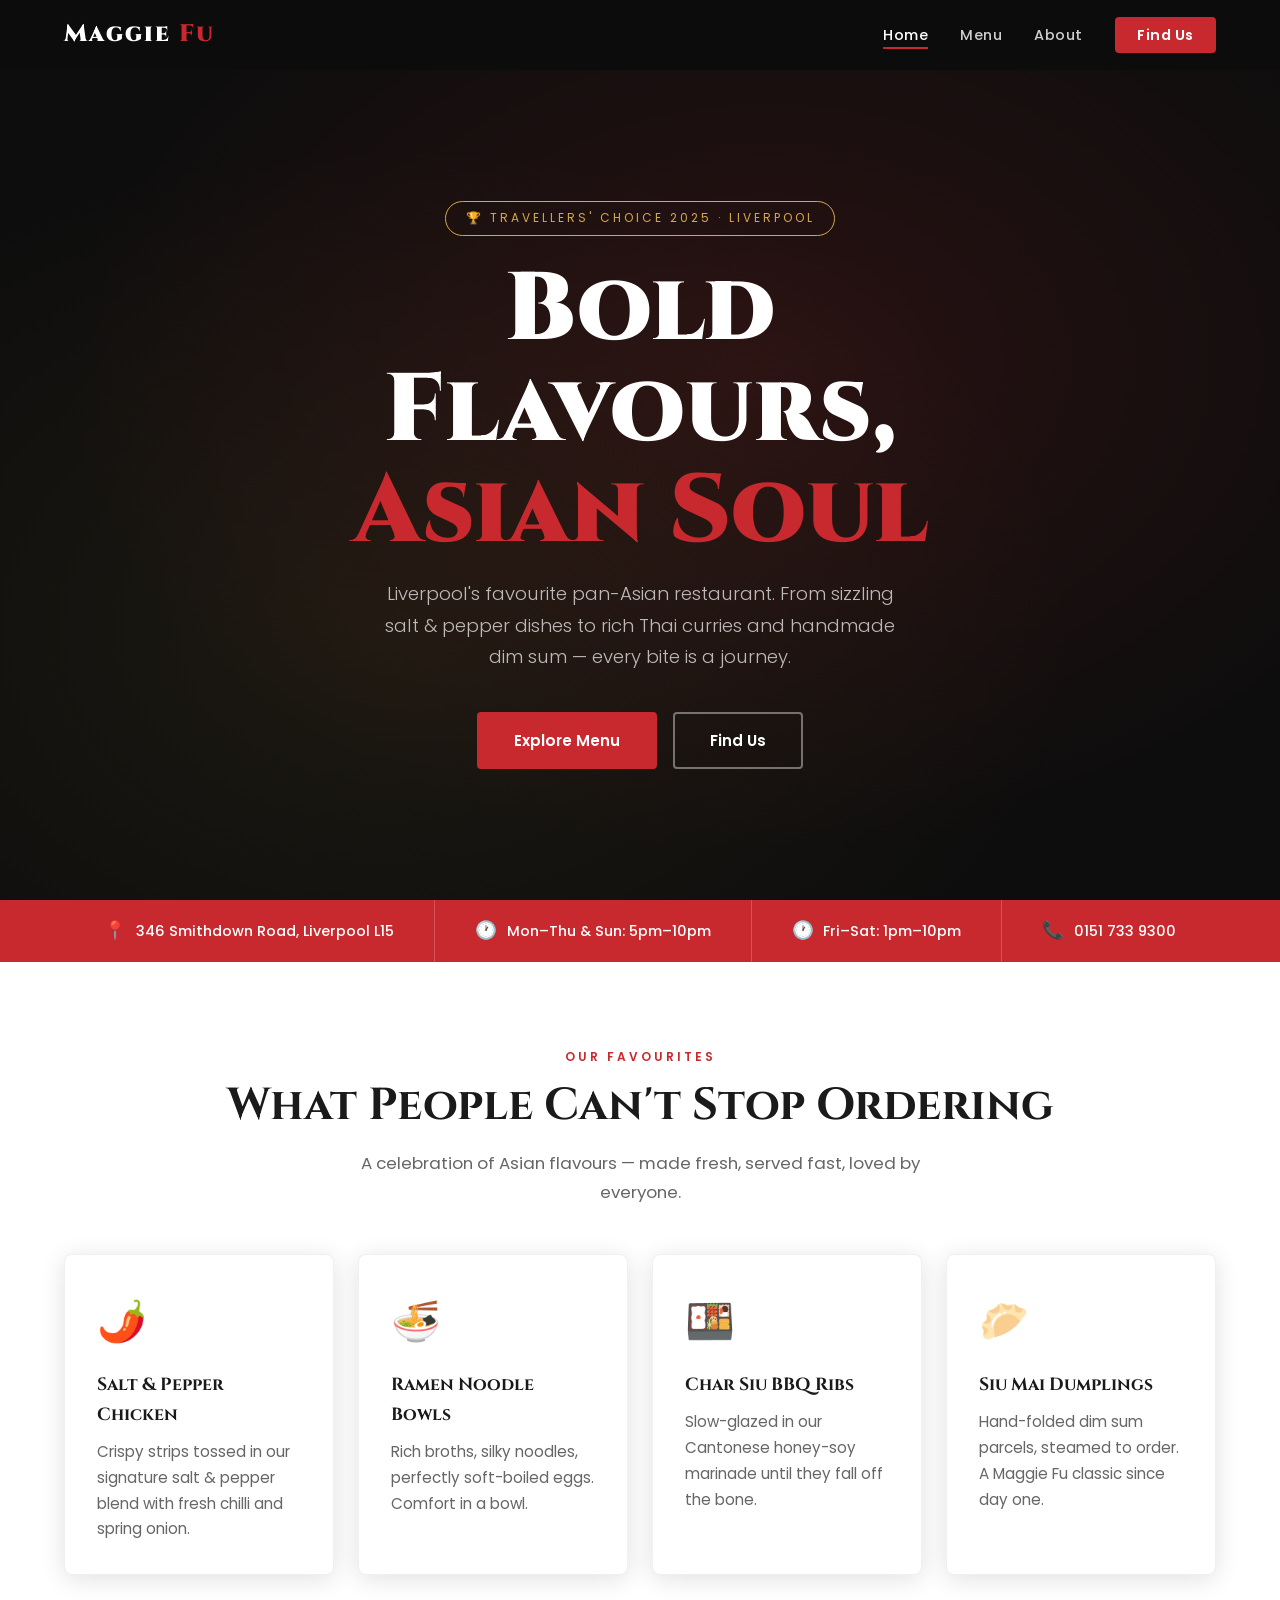
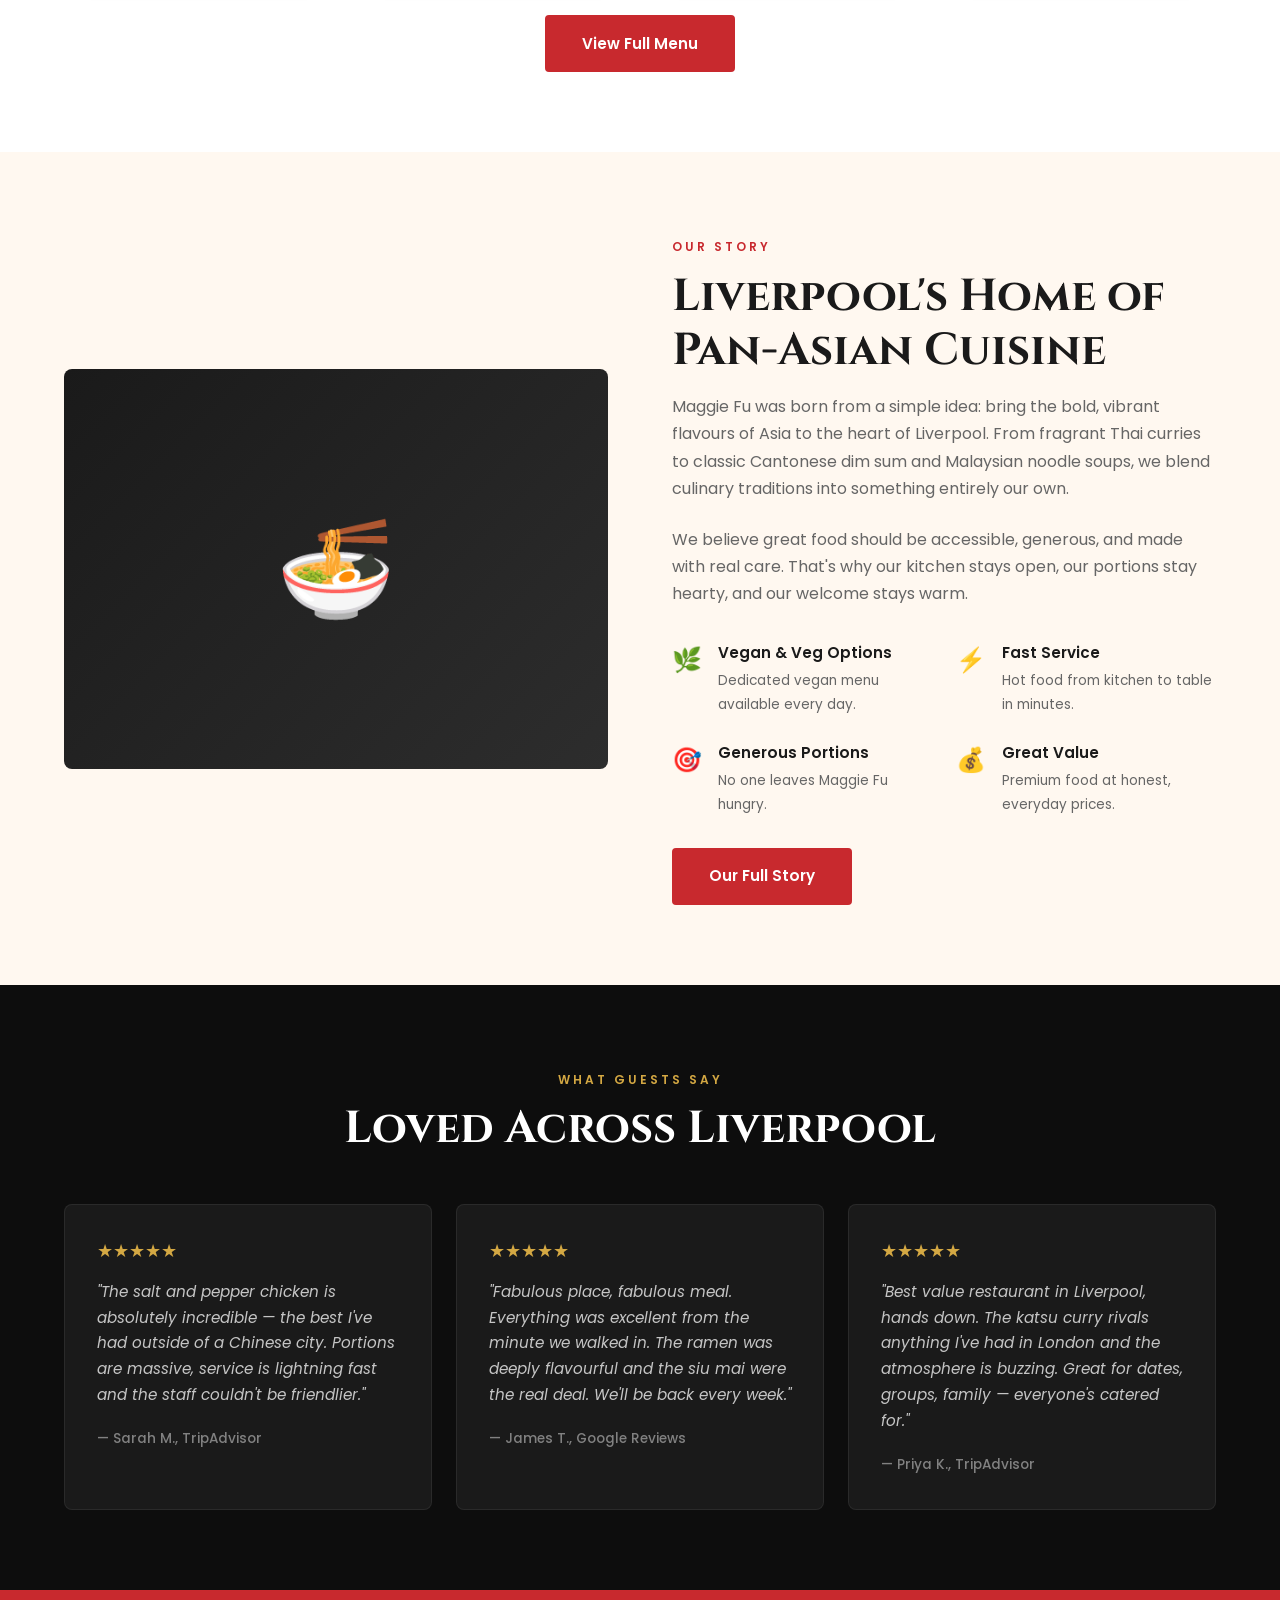
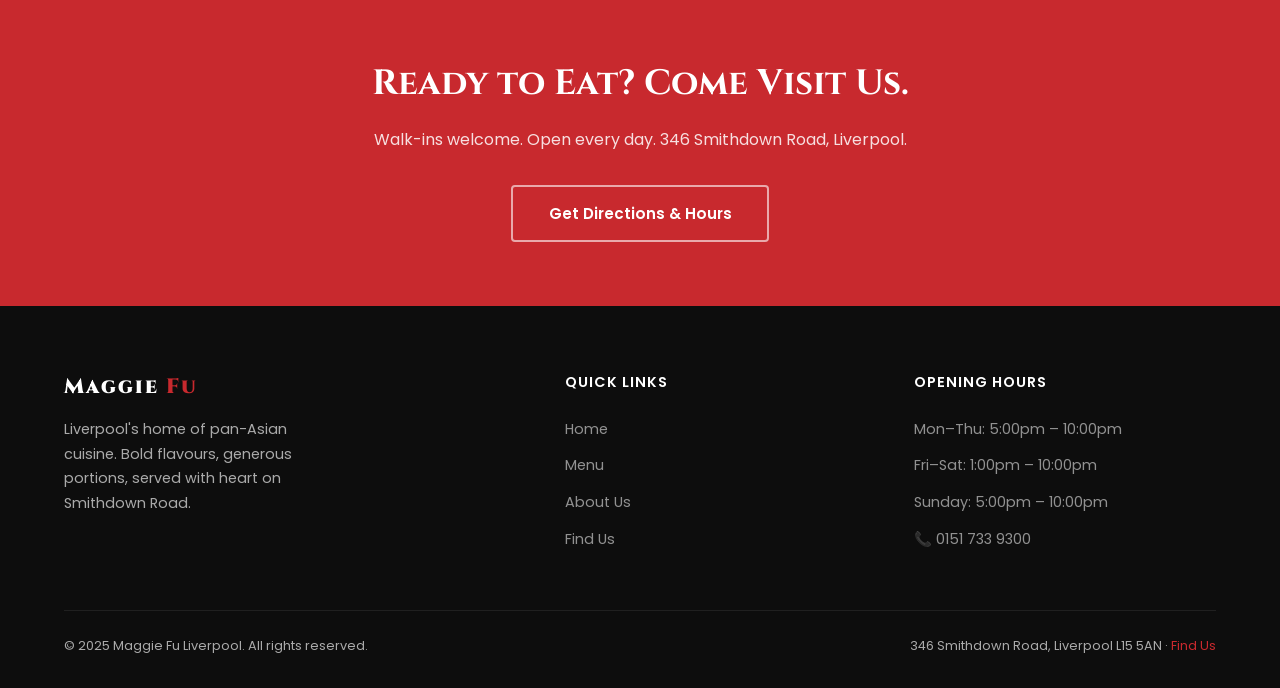
==== index.html @ 173c3dce "Maggie Fu Liverpool — pan-Asian restaurant prototype" ====
<!DOCTYPE html>
<html lang="en">
<head>
  <meta charset="UTF-8" />
  <meta name="viewport" content="width=device-width, initial-scale=1.0" />
  <title>Maggie Fu — Pan-Asian Liverpool</title>
  <link rel="stylesheet" href="style.css" />
</head>
<body>

<nav>
  <a href="index.html" class="nav-logo">Maggie <span>Fu</span></a>
  <ul class="nav-links">
    <li><a href="index.html">Home</a></li>
    <li><a href="menu.html">Menu</a></li>
    <li><a href="about.html">About</a></li>
    <li><a href="contact.html" class="btn-nav">Find Us</a></li>
  </ul>
  <div class="hamburger"><span></span><span></span><span></span></div>
</nav>

<section class="hero">
  <div class="hero-content">
    <div class="hero-badge">🏆 Travellers' Choice 2025 · Liverpool</div>
    <h1>Bold Flavours,<br><span>Asian Soul</span></h1>
    <p>Liverpool's favourite pan-Asian restaurant. From sizzling salt & pepper dishes to rich Thai curries and handmade dim sum — every bite is a journey.</p>
    <div class="hero-btns">
      <a href="menu.html" class="btn-primary">Explore Menu</a>
      <a href="contact.html" class="btn-outline">Find Us</a>
    </div>
  </div>
</section>

<div class="info-strip">
  <div class="info-item"><span class="icon">📍</span> 346 Smithdown Road, Liverpool L15</div>
  <div class="info-item"><span class="icon">🕐</span> Mon–Thu & Sun: 5pm–10pm</div>
  <div class="info-item"><span class="icon">🕐</span> Fri–Sat: 1pm–10pm</div>
  <div class="info-item"><span class="icon">📞</span> 0151 733 9300</div>
</div>

<!-- Featured Dishes -->
<section>
  <div class="section-header centered">
    <span class="section-label">Our Favourites</span>
    <h2 class="section-title">What People Can't Stop Ordering</h2>
    <p class="section-sub">A celebration of Asian flavours — made fresh, served fast, loved by everyone.</p>
  </div>
  <div class="grid-4">
    <div class="card">
      <div class="card-icon">🌶️</div>
      <h3>Salt & Pepper Chicken</h3>
      <p>Crispy strips tossed in our signature salt & pepper blend with fresh chilli and spring onion.</p>
    </div>
    <div class="card">
      <div class="card-icon">🍜</div>
      <h3>Ramen Noodle Bowls</h3>
      <p>Rich broths, silky noodles, perfectly soft-boiled eggs. Comfort in a bowl.</p>
    </div>
    <div class="card">
      <div class="card-icon">🍱</div>
      <h3>Char Siu BBQ Ribs</h3>
      <p>Slow-glazed in our Cantonese honey-soy marinade until they fall off the bone.</p>
    </div>
    <div class="card">
      <div class="card-icon">🥟</div>
      <h3>Siu Mai Dumplings</h3>
      <p>Hand-folded dim sum parcels, steamed to order. A Maggie Fu classic since day one.</p>
    </div>
  </div>
  <div style="text-align:center; margin-top:2.5rem;">
    <a href="menu.html" class="btn-primary">View Full Menu</a>
  </div>
</section>

<!-- About Snippet -->
<section style="background: var(--light);">
  <div class="grid-2">
    <div class="about-img">🍜</div>
    <div>
      <span class="section-label">Our Story</span>
      <h2 class="section-title">Liverpool's Home of Pan-Asian Cuisine</h2>
      <p style="color:var(--text-light); margin-bottom:1.5rem;">Maggie Fu was born from a simple idea: bring the bold, vibrant flavours of Asia to the heart of Liverpool. From fragrant Thai curries to classic Cantonese dim sum and Malaysian noodle soups, we blend culinary traditions into something entirely our own.</p>
      <p style="color:var(--text-light); margin-bottom:2rem;">We believe great food should be accessible, generous, and made with real care. That's why our kitchen stays open, our portions stay hearty, and our welcome stays warm.</p>
      <div class="values-grid">
        <div class="value-item"><span class="value-icon">🌿</span><div><h4>Vegan & Veg Options</h4><p>Dedicated vegan menu available every day.</p></div></div>
        <div class="value-item"><span class="value-icon">⚡</span><div><h4>Fast Service</h4><p>Hot food from kitchen to table in minutes.</p></div></div>
        <div class="value-item"><span class="value-icon">🎯</span><div><h4>Generous Portions</h4><p>No one leaves Maggie Fu hungry.</p></div></div>
        <div class="value-item"><span class="value-icon">💰</span><div><h4>Great Value</h4><p>Premium food at honest, everyday prices.</p></div></div>
      </div>
      <div style="margin-top:2rem;"><a href="about.html" class="btn-primary">Our Full Story</a></div>
    </div>
  </div>
</section>

<!-- Reviews -->
<div class="dark-strip">
  <div class="section-header centered">
    <span class="section-label" style="color:var(--gold);">What Guests Say</span>
    <h2 class="section-title">Loved Across Liverpool</h2>
  </div>
  <div class="grid-3">
    <div class="review-card">
      <div class="stars">★★★★★</div>
      <p>"The salt and pepper chicken is absolutely incredible — the best I've had outside of a Chinese city. Portions are massive, service is lightning fast and the staff couldn't be friendlier."</p>
      <span class="reviewer">— Sarah M., TripAdvisor</span>
    </div>
    <div class="review-card">
      <div class="stars">★★★★★</div>
      <p>"Fabulous place, fabulous meal. Everything was excellent from the minute we walked in. The ramen was deeply flavourful and the siu mai were the real deal. We'll be back every week."</p>
      <span class="reviewer">— James T., Google Reviews</span>
    </div>
    <div class="review-card">
      <div class="stars">★★★★★</div>
      <p>"Best value restaurant in Liverpool, hands down. The katsu curry rivals anything I've had in London and the atmosphere is buzzing. Great for dates, groups, family — everyone's catered for."</p>
      <span class="reviewer">— Priya K., TripAdvisor</span>
    </div>
  </div>
</div>

<!-- CTA Banner -->
<div class="cta-banner">
  <h2>Ready to Eat? Come Visit Us.</h2>
  <p>Walk-ins welcome. Open every day. 346 Smithdown Road, Liverpool.</p>
  <a href="contact.html" class="btn-outline">Get Directions & Hours</a>
</div>

<footer>
  <div class="footer-grid">
    <div class="footer-brand">
      <div class="nav-logo" style="font-family:'Cinzel',serif; font-size:1.3rem; font-weight:900; color:white;">Maggie <span style="color:var(--accent)">Fu</span></div>
      <p>Liverpool's home of pan-Asian cuisine. Bold flavours, generous portions, served with heart on Smithdown Road.</p>
    </div>
    <div>
      <h4>Quick Links</h4>
      <ul>
        <li><a href="index.html">Home</a></li>
        <li><a href="menu.html">Menu</a></li>
        <li><a href="about.html">About Us</a></li>
        <li><a href="contact.html">Find Us</a></li>
      </ul>
    </div>
    <div>
      <h4>Opening Hours</h4>
      <ul>
        <li><a href="#">Mon–Thu: 5:00pm – 10:00pm</a></li>
        <li><a href="#">Fri–Sat: 1:00pm – 10:00pm</a></li>
        <li><a href="#">Sunday: 5:00pm – 10:00pm</a></li>
        <li><a href="#">📞 0151 733 9300</a></li>
      </ul>
    </div>
  </div>
  <div class="footer-bottom">
    <p>© 2025 Maggie Fu Liverpool. All rights reserved.</p>
    <p>346 Smithdown Road, Liverpool L15 5AN · <a href="contact.html">Find Us</a></p>
  </div>
</footer>

<script src="main.js"></script>
</body>
</html>
---- style.css ----
@import url('https://fonts.googleapis.com/css2?family=Cinzel:wght@400;700;900&family=Poppins:wght@300;400;500;600&display=swap');

:root {
  --primary: #0d0d0d;
  --accent: #C8292E;
  --gold: #D4A843;
  --light: #FFF8F0;
  --card-bg: #1a1a1a;
  --text: #1a1a1a;
  --text-light: #666;
  --white: #ffffff;
  --nav-h: 70px;
  --radius: 8px;
  --shadow: 0 4px 24px rgba(0,0,0,0.12);
  --transition: 0.3s ease;
}

*, *::before, *::after { box-sizing: border-box; margin: 0; padding: 0; }

html { scroll-behavior: smooth; }

body {
  font-family: 'Poppins', sans-serif;
  background: var(--white);
  color: var(--text);
  line-height: 1.7;
  font-size: 16px;
}

/* NAV */
nav {
  position: fixed; top: 0; left: 0; right: 0;
  height: var(--nav-h);
  background: rgba(13,13,13,0.97);
  backdrop-filter: blur(10px);
  display: flex; align-items: center; justify-content: space-between;
  padding: 0 5%;
  z-index: 1000;
  border-bottom: 1px solid transparent;
  transition: border-color var(--transition);
}
nav.scrolled { border-bottom-color: rgba(200,41,46,0.3); }

.nav-logo {
  font-family: 'Cinzel', serif;
  font-size: 1.5rem;
  font-weight: 900;
  color: var(--white);
  text-decoration: none;
  letter-spacing: 2px;
}
.nav-logo span { color: var(--accent); }

.nav-links {
  display: flex; align-items: center; gap: 2rem;
  list-style: none;
}
.nav-links a {
  color: rgba(255,255,255,0.8);
  text-decoration: none;
  font-size: 0.9rem;
  font-weight: 500;
  letter-spacing: 0.5px;
  position: relative;
  transition: color var(--transition);
}
.nav-links a::after {
  content: ''; position: absolute; bottom: -4px; left: 0;
  width: 0; height: 2px; background: var(--accent);
  transition: width var(--transition);
}
.nav-links a:hover, .nav-links a.active { color: var(--white); }
.nav-links a:hover::after, .nav-links a.active::after { width: 100%; }

.btn-nav {
  background: var(--accent);
  color: var(--white) !important;
  padding: 0.5rem 1.4rem;
  border-radius: 4px;
  font-weight: 600 !important;
  transition: background var(--transition), transform var(--transition) !important;
}
.btn-nav:hover { background: #a51e22 !important; transform: translateY(-1px); }
.btn-nav::after { display: none !important; }

.hamburger {
  display: none; flex-direction: column; gap: 5px; cursor: pointer; padding: 5px;
}
.hamburger span {
  display: block; width: 25px; height: 2px;
  background: var(--white);
  transition: all 0.3s;
}
.hamburger.open span:nth-child(1) { transform: translateY(7px) rotate(45deg); }
.hamburger.open span:nth-child(2) { opacity: 0; }
.hamburger.open span:nth-child(3) { transform: translateY(-7px) rotate(-45deg); }

/* HERO */
.hero {
  min-height: 100vh;
  background: var(--primary);
  display: flex; align-items: center; justify-content: center;
  text-align: center;
  padding: calc(var(--nav-h) + 4rem) 5% 4rem;
  position: relative;
  overflow: hidden;
}
.hero::before {
  content: '';
  position: absolute; inset: 0;
  background: radial-gradient(ellipse at 60% 40%, rgba(200,41,46,0.15) 0%, transparent 65%),
              radial-gradient(ellipse at 30% 70%, rgba(212,168,67,0.08) 0%, transparent 55%);
}
.hero-content { position: relative; z-index: 1; max-width: 800px; }
.hero-badge {
  display: inline-block;
  border: 1px solid var(--gold);
  color: var(--gold);
  font-size: 0.75rem;
  letter-spacing: 3px;
  text-transform: uppercase;
  padding: 0.4rem 1.2rem;
  border-radius: 50px;
  margin-bottom: 1.5rem;
}
.hero h1 {
  font-family: 'Cinzel', serif;
  font-size: clamp(3rem, 8vw, 6rem);
  font-weight: 900;
  color: var(--white);
  line-height: 1.05;
  margin-bottom: 1rem;
}
.hero h1 span { color: var(--accent); }
.hero p {
  color: rgba(255,255,255,0.7);
  font-size: 1.15rem;
  font-weight: 300;
  max-width: 520px;
  margin: 0 auto 2.5rem;
}
.hero-btns { display: flex; gap: 1rem; justify-content: center; flex-wrap: wrap; }

/* BUTTONS */
.btn-primary {
  display: inline-block;
  background: var(--accent);
  color: var(--white);
  padding: 0.85rem 2.2rem;
  border-radius: 4px;
  font-weight: 600;
  text-decoration: none;
  font-size: 0.95rem;
  transition: background var(--transition), transform var(--transition);
  border: 2px solid var(--accent);
}
.btn-primary:hover { background: #a51e22; border-color: #a51e22; transform: translateY(-2px); }

.btn-outline {
  display: inline-block;
  border: 2px solid rgba(255,255,255,0.4);
  color: var(--white);
  padding: 0.85rem 2.2rem;
  border-radius: 4px;
  font-weight: 600;
  text-decoration: none;
  font-size: 0.95rem;
  transition: all var(--transition);
}
.btn-outline:hover { border-color: var(--white); background: rgba(255,255,255,0.08); transform: translateY(-2px); }

.btn-dark {
  display: inline-block;
  background: var(--primary);
  color: var(--white);
  padding: 0.85rem 2.2rem;
  border-radius: 4px;
  font-weight: 600;
  text-decoration: none;
  font-size: 0.95rem;
  transition: background var(--transition), transform var(--transition);
}
.btn-dark:hover { background: #333; transform: translateY(-2px); }

/* SECTIONS */
section { padding: 5rem 5%; }

.section-label {
  display: inline-block;
  color: var(--accent);
  font-size: 0.75rem;
  letter-spacing: 3px;
  text-transform: uppercase;
  font-weight: 600;
  margin-bottom: 0.75rem;
}
.section-title {
  font-family: 'Cinzel', serif;
  font-size: clamp(1.8rem, 4vw, 2.8rem);
  font-weight: 700;
  line-height: 1.2;
  margin-bottom: 1rem;
}
.section-sub {
  color: var(--text-light);
  font-size: 1.05rem;
  max-width: 560px;
}
.section-header { margin-bottom: 3rem; }
.section-header.centered { text-align: center; }
.section-header.centered .section-sub { margin: 0 auto; }

/* GRID */
.grid-2 { display: grid; grid-template-columns: 1fr 1fr; gap: 4rem; align-items: center; }
.grid-3 { display: grid; grid-template-columns: repeat(3, 1fr); gap: 1.5rem; }
.grid-4 { display: grid; grid-template-columns: repeat(4, 1fr); gap: 1.5rem; }

/* CARDS */
.card {
  background: var(--white);
  border-radius: var(--radius);
  padding: 2rem;
  box-shadow: var(--shadow);
  border: 1px solid rgba(0,0,0,0.06);
  transition: transform var(--transition), box-shadow var(--transition);
  opacity: 0; transform: translateY(24px);
}
.card.visible { opacity: 1; transform: translateY(0); transition: opacity 0.5s ease, transform 0.5s ease; }
.card:hover { transform: translateY(-4px); box-shadow: 0 8px 40px rgba(0,0,0,0.14); }
.card-icon { font-size: 2.5rem; margin-bottom: 1rem; }
.card h3 {
  font-family: 'Cinzel', serif;
  font-size: 1.1rem;
  margin-bottom: 0.5rem;
  font-weight: 700;
}
.card p { color: var(--text-light); font-size: 0.95rem; }
.card .price {
  display: inline-block;
  margin-top: 1rem;
  color: var(--accent);
  font-weight: 700;
  font-size: 1.1rem;
}

/* DARK STRIP (REVIEWS) */
.dark-strip {
  background: var(--primary);
  color: var(--white);
  padding: 5rem 5%;
}
.dark-strip .section-title { color: var(--white); }
.review-card {
  background: var(--card-bg);
  border-radius: var(--radius);
  padding: 2rem;
  border: 1px solid rgba(255,255,255,0.07);
  opacity: 0; transform: translateY(24px);
}
.review-card.visible { opacity: 1; transform: translateY(0); transition: opacity 0.5s ease, transform 0.5s ease; }
.stars { color: var(--gold); font-size: 1.1rem; margin-bottom: 0.75rem; }
.review-card p { color: rgba(255,255,255,0.75); font-size: 0.95rem; font-style: italic; margin-bottom: 1rem; }
.reviewer { color: rgba(255,255,255,0.45); font-size: 0.85rem; font-weight: 500; }

/* CTA BANNER */
.cta-banner {
  background: var(--accent);
  text-align: center;
  padding: 4rem 5%;
}
.cta-banner h2 { font-family: 'Cinzel', serif; color: var(--white); font-size: clamp(1.5rem, 3vw, 2.2rem); margin-bottom: 0.75rem; }
.cta-banner p { color: rgba(255,255,255,0.85); margin-bottom: 2rem; }
.cta-banner .btn-outline { border-color: rgba(255,255,255,0.6); }

/* PAGE HERO (sub-pages) */
.page-hero {
  background: var(--primary);
  padding: calc(var(--nav-h) + 4rem) 5% 4rem;
  text-align: center;
  position: relative;
  overflow: hidden;
}
.page-hero::before {
  content: ''; position: absolute; inset: 0;
  background: radial-gradient(ellipse at 50% 60%, rgba(200,41,46,0.12) 0%, transparent 60%);
}
.page-hero-content { position: relative; z-index: 1; }
.page-hero h1 { font-family: 'Cinzel', serif; color: var(--white); font-size: clamp(2rem, 5vw, 3.5rem); font-weight: 900; margin-bottom: 1rem; }
.page-hero p { color: rgba(255,255,255,0.65); max-width: 520px; margin: 0 auto; font-size: 1.05rem; font-weight: 300; }

/* INFO STRIP */
.info-strip {
  background: var(--accent);
  display: flex; justify-content: center; flex-wrap: wrap; gap: 0;
}
.info-item {
  display: flex; align-items: center; gap: 0.6rem;
  padding: 1rem 2.5rem;
  color: var(--white);
  font-size: 0.9rem;
  font-weight: 500;
  border-right: 1px solid rgba(255,255,255,0.2);
}
.info-item:last-child { border-right: none; }
.info-item .icon { font-size: 1.1rem; }

/* ABOUT SECTION */
.about-img {
  border-radius: var(--radius);
  background: linear-gradient(135deg, #1a1a1a 0%, #2d2d2d 100%);
  min-height: 400px;
  display: flex; align-items: center; justify-content: center;
  font-size: 6rem;
}
.values-grid { display: grid; grid-template-columns: repeat(2, 1fr); gap: 1.5rem; margin-top: 2rem; }
.value-item { display: flex; gap: 1rem; align-items: flex-start; }
.value-icon { font-size: 1.5rem; flex-shrink: 0; }
.value-item h4 { font-size: 0.95rem; font-weight: 600; margin-bottom: 0.25rem; }
.value-item p { font-size: 0.85rem; color: var(--text-light); }

/* CONTACT */
.contact-grid { display: grid; grid-template-columns: 1fr 1.2fr; gap: 4rem; align-items: start; }
.contact-info h3 { font-family: 'Cinzel', serif; font-size: 1.4rem; margin-bottom: 1.5rem; }
.contact-detail { display: flex; gap: 1rem; margin-bottom: 1.25rem; align-items: flex-start; }
.contact-detail .icon { font-size: 1.2rem; color: var(--accent); flex-shrink: 0; margin-top: 2px; }
.contact-detail p { font-size: 0.95rem; color: var(--text-light); }
.contact-detail p strong { color: var(--text); display: block; margin-bottom: 0.15rem; }

.hours-table { width: 100%; border-collapse: collapse; margin-top: 1rem; }
.hours-table td { padding: 0.5rem 0; font-size: 0.9rem; border-bottom: 1px solid rgba(0,0,0,0.06); }
.hours-table td:last-child { text-align: right; color: var(--text-light); }
.hours-table tr.closed td { color: #bbb; }

.contact-form { background: var(--light); border-radius: var(--radius); padding: 2.5rem; }
.contact-form h3 { font-family: 'Cinzel', serif; font-size: 1.3rem; margin-bottom: 1.5rem; }
.form-group { margin-bottom: 1.25rem; }
.form-group label { display: block; font-size: 0.85rem; font-weight: 600; margin-bottom: 0.4rem; color: var(--text); }
.form-group input, .form-group select, .form-group textarea {
  width: 100%; padding: 0.75rem 1rem;
  border: 1px solid rgba(0,0,0,0.15); border-radius: 4px;
  font-family: 'Poppins', sans-serif; font-size: 0.9rem;
  background: var(--white); color: var(--text);
  transition: border-color var(--transition);
  outline: none;
}
.form-group input:focus, .form-group select:focus, .form-group textarea:focus {
  border-color: var(--accent);
}
.form-group textarea { resize: vertical; min-height: 130px; }
.form-group input[type="submit"] {
  background: var(--accent); color: var(--white);
  font-weight: 600; cursor: pointer; border: none;
  transition: background var(--transition);
}
.form-group input[type="submit"]:hover { background: #a51e22; }
.success-msg {
  display: none; background: #d4edda; color: #155724;
  border-radius: 4px; padding: 1rem 1.25rem;
  font-size: 0.9rem; margin-top: 1rem;
  border: 1px solid #c3e6cb;
}

/* MENU SECTION */
.menu-category { margin-bottom: 3.5rem; }
.menu-category h3 {
  font-family: 'Cinzel', serif;
  font-size: 1.3rem;
  font-weight: 700;
  margin-bottom: 1.5rem;
  padding-bottom: 0.75rem;
  border-bottom: 2px solid var(--accent);
  display: flex; align-items: center; gap: 0.6rem;
}
.menu-grid { display: grid; grid-template-columns: repeat(auto-fill, minmax(260px, 1fr)); gap: 1rem; }
.menu-item {
  display: flex; justify-content: space-between; align-items: center;
  padding: 0.85rem 1.2rem;
  background: var(--light);
  border-radius: 6px;
  border-left: 3px solid transparent;
  transition: border-color var(--transition), background var(--transition);
}
.menu-item:hover { border-left-color: var(--accent); background: #fff0ef; }
.menu-item-name { font-size: 0.9rem; font-weight: 500; }
.menu-item-price { font-size: 0.9rem; font-weight: 700; color: var(--accent); white-space: nowrap; margin-left: 1rem; }
.menu-item-note { font-size: 0.75rem; color: var(--text-light); display: block; margin-top: 2px; }

/* FOOTER */
footer {
  background: var(--primary);
  color: rgba(255,255,255,0.65);
  padding: 4rem 5% 2rem;
}
.footer-grid { display: grid; grid-template-columns: 1.5fr 1fr 1fr; gap: 3rem; margin-bottom: 3rem; }
.footer-brand p { font-size: 0.9rem; margin-top: 0.75rem; max-width: 260px; line-height: 1.7; }
footer h4 { color: var(--white); font-size: 0.9rem; font-weight: 600; text-transform: uppercase; letter-spacing: 1px; margin-bottom: 1.25rem; }
footer ul { list-style: none; }
footer ul li { margin-bottom: 0.6rem; }
footer ul li a { color: rgba(255,255,255,0.55); text-decoration: none; font-size: 0.9rem; transition: color var(--transition); }
footer ul li a:hover { color: var(--accent); }
.footer-bottom {
  border-top: 1px solid rgba(255,255,255,0.08);
  padding-top: 1.5rem;
  display: flex; justify-content: space-between; align-items: center; flex-wrap: wrap; gap: 1rem;
}
.footer-bottom p { font-size: 0.8rem; }
.footer-bottom a { color: var(--accent); text-decoration: none; }

/* FADE-IN ANIMATION */
.fade-in { opacity: 0; transform: translateY(24px); }
.fade-in.visible { opacity: 1; transform: translateY(0); transition: opacity 0.6s ease, transform 0.6s ease; }

/* RESPONSIVE */
@media (max-width: 900px) {
  .grid-2, .grid-4 { grid-template-columns: 1fr; }
  .grid-3 { grid-template-columns: repeat(2, 1fr); }
  .contact-grid { grid-template-columns: 1fr; }
  .footer-grid { grid-template-columns: 1fr 1fr; }
}

@media (max-width: 640px) {
  .nav-links { display: none; flex-direction: column; position: absolute; top: var(--nav-h); left: 0; right: 0; background: rgba(13,13,13,0.98); padding: 1.5rem 5%; gap: 1rem; }
  .nav-links.open { display: flex; }
  .hamburger { display: flex; }
  .grid-3 { grid-template-columns: 1fr; }
  .footer-grid { grid-template-columns: 1fr; }
  .info-item { width: 50%; border-right: none; border-bottom: 1px solid rgba(255,255,255,0.2); padding: 0.75rem 1.5rem; }
  .values-grid { grid-template-columns: 1fr; }
}
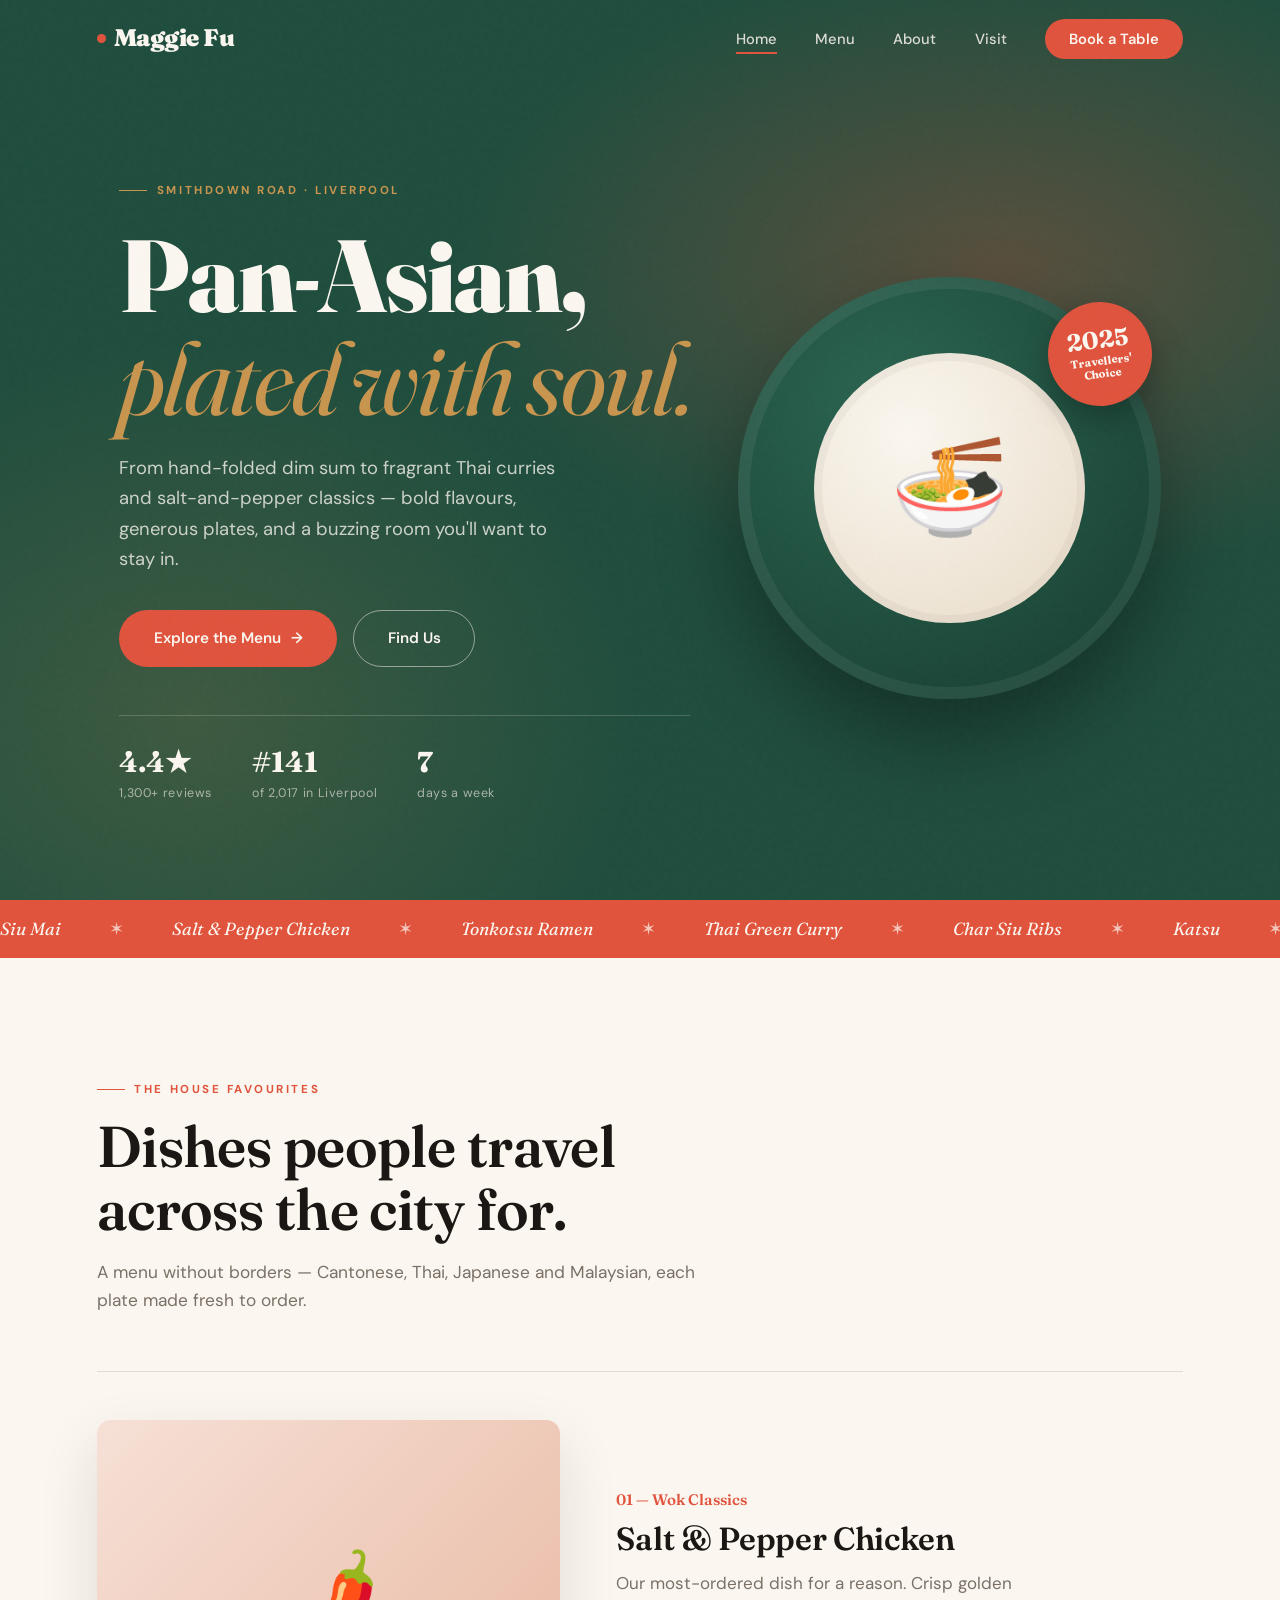
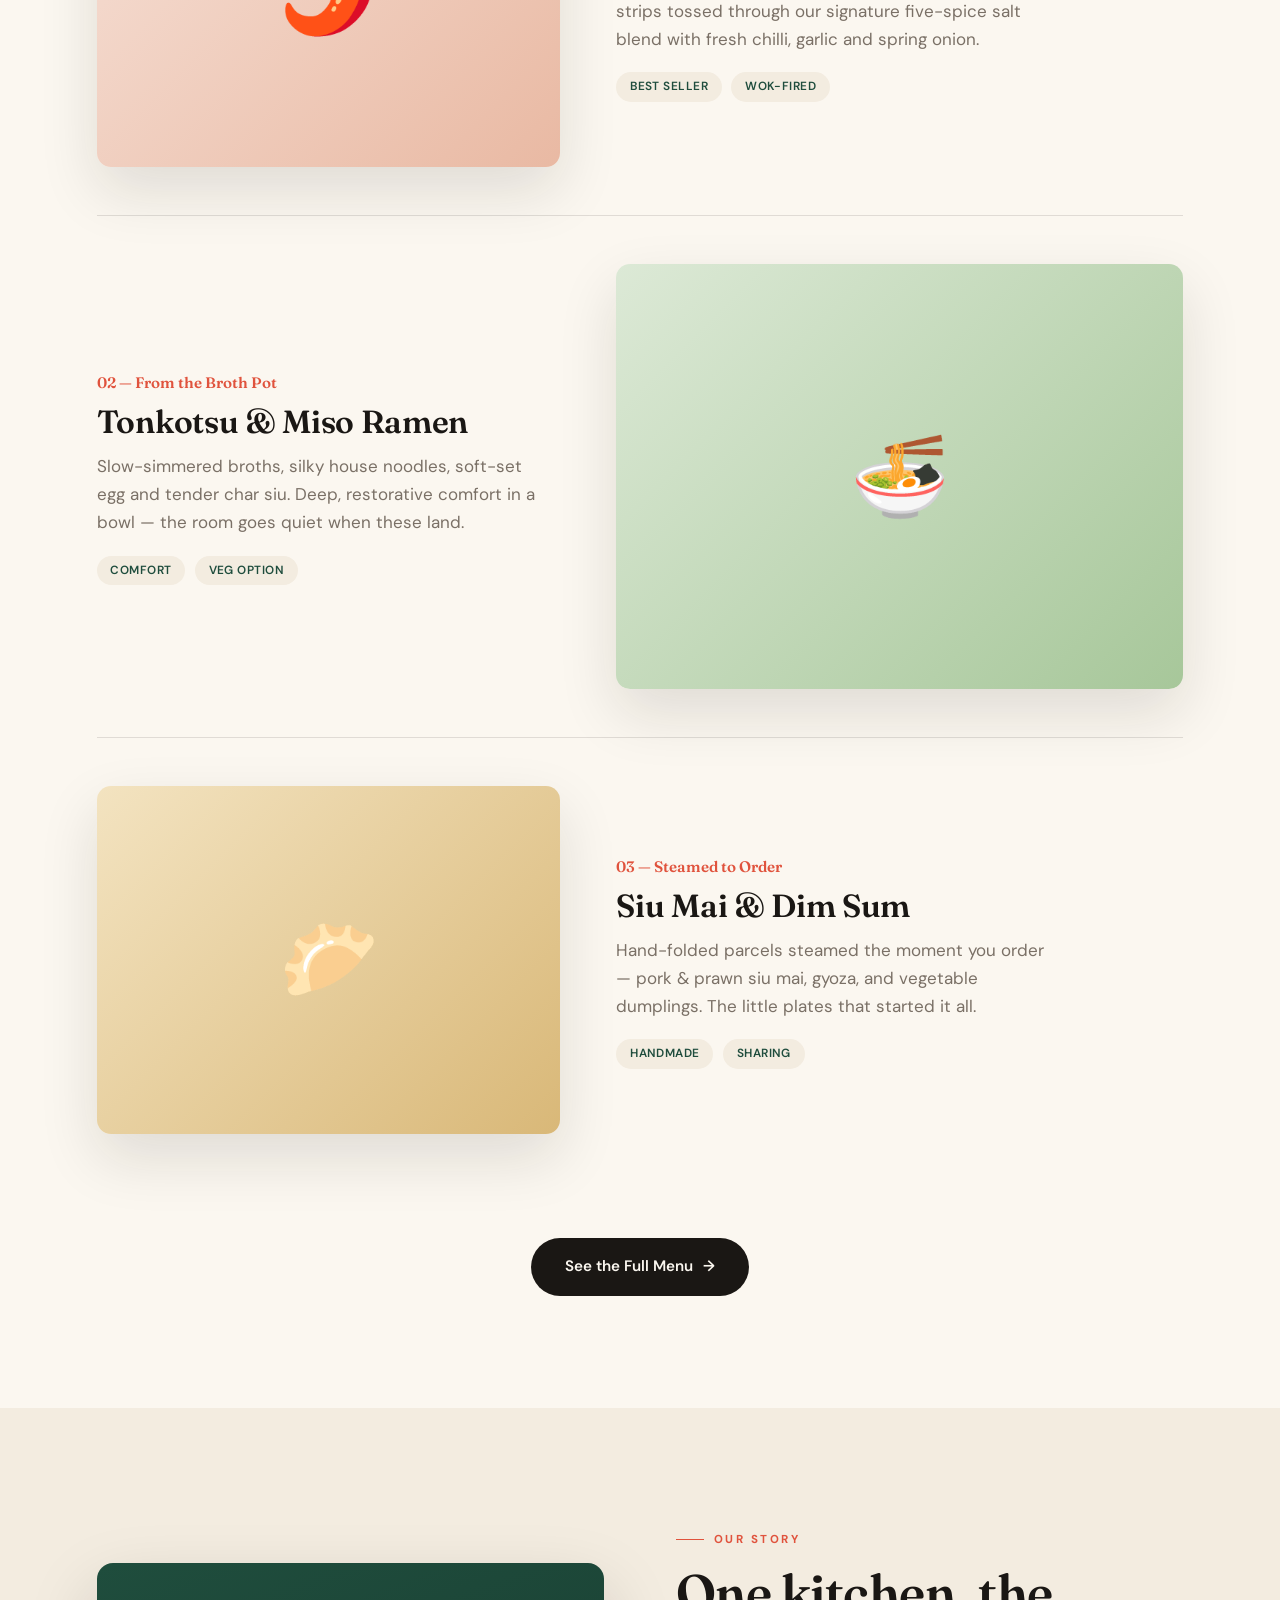
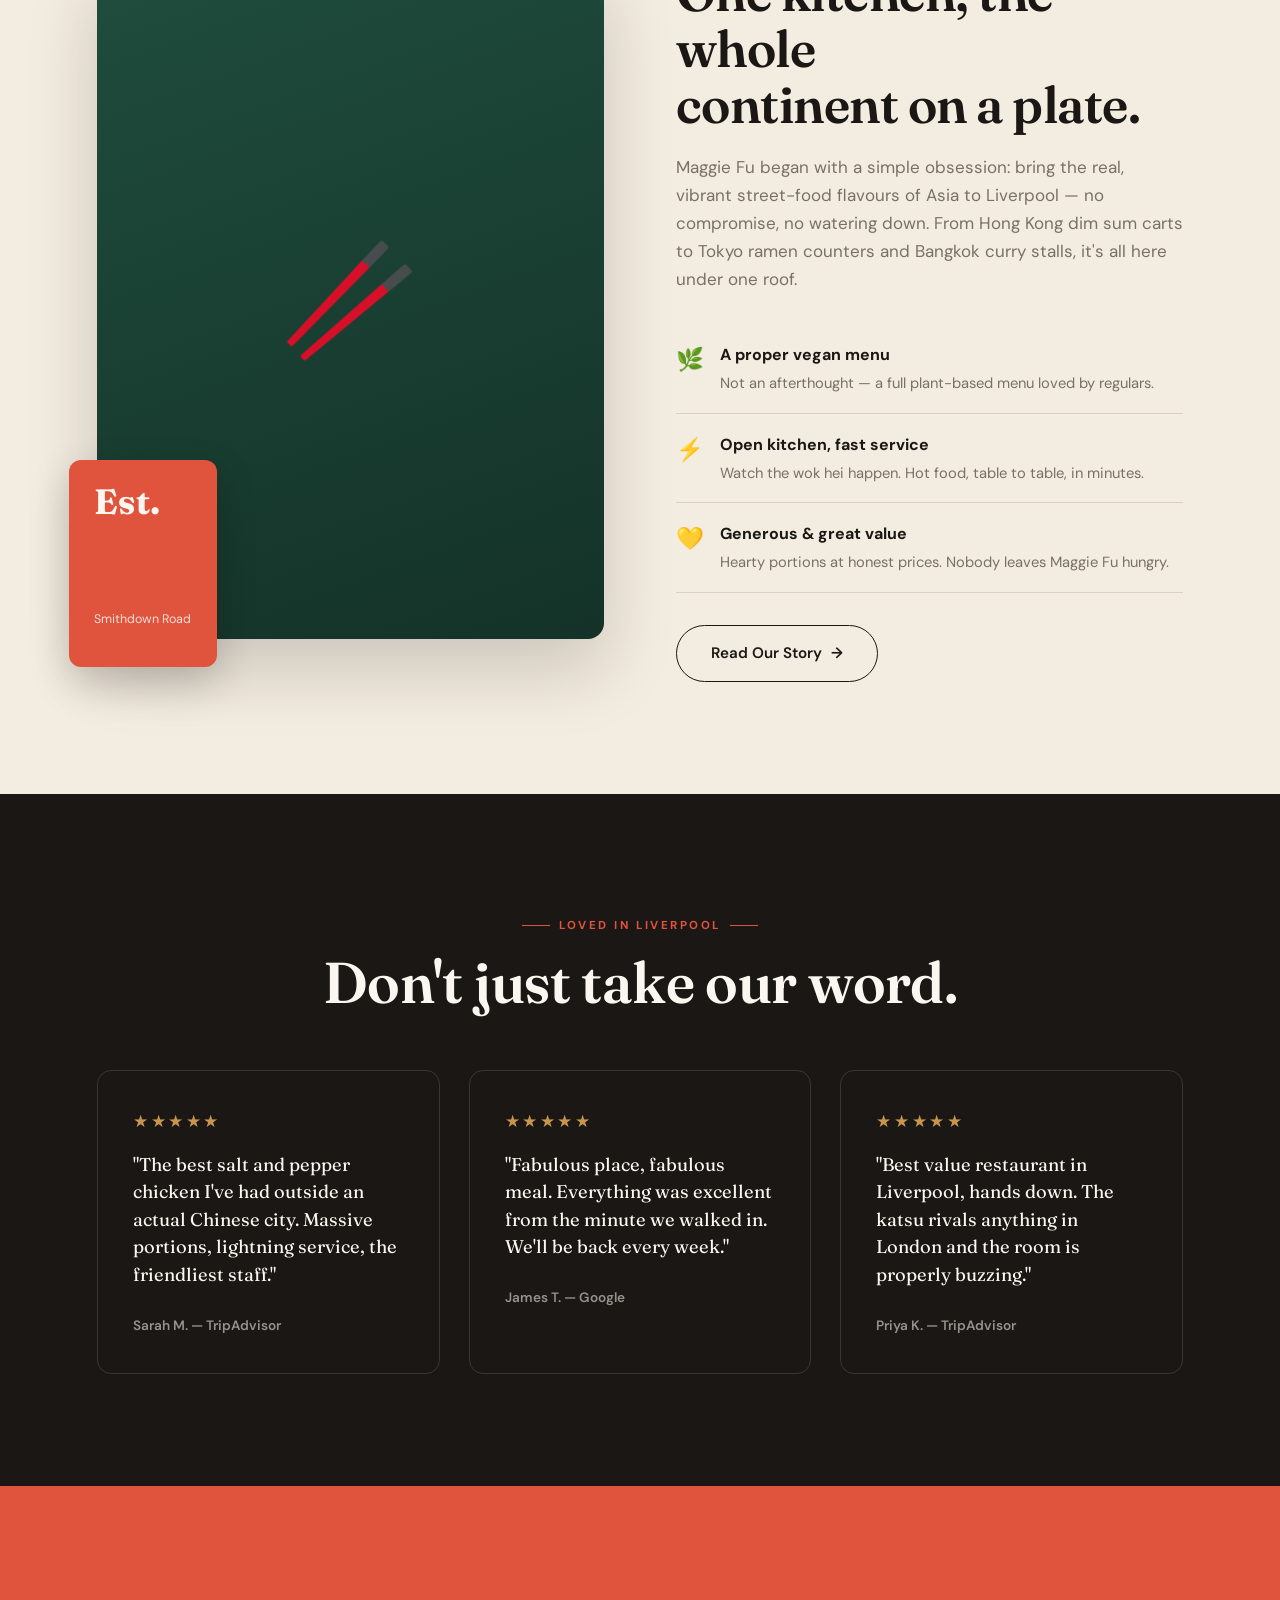
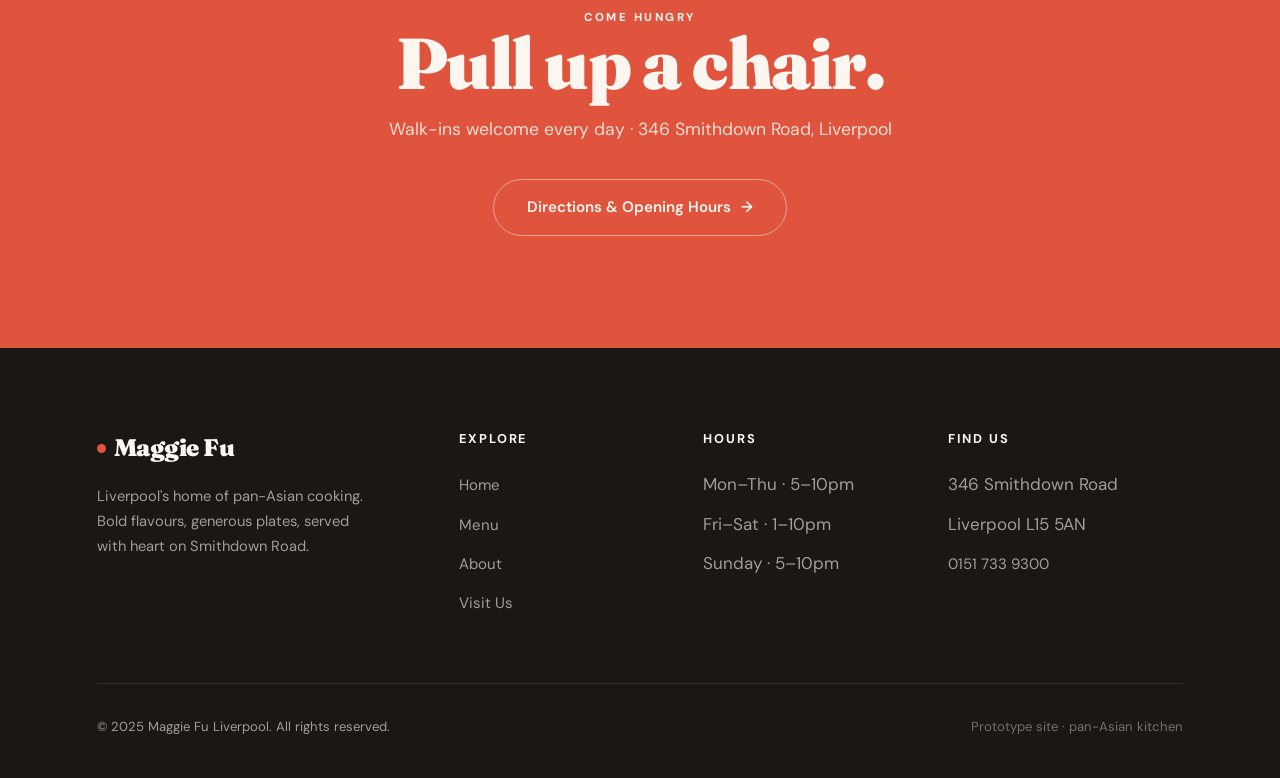
==== commit 3a1a9f7c: "Redesign: warm editorial fine-dining theme (ivory/jade/vermilion, Fraunces type)" ====
--- a/index.html
+++ b/index.html
@@ -3,155 +3,204 @@
 <head>
   <meta charset="UTF-8" />
   <meta name="viewport" content="width=device-width, initial-scale=1.0" />
-  <title>Maggie Fu — Pan-Asian Liverpool</title>
+  <title>Maggie Fu — Pan-Asian Kitchen · Liverpool</title>
+  <meta name="description" content="Maggie Fu — Liverpool's favourite pan-Asian kitchen on Smithdown Road. Dim sum, ramen, Thai curries & salt-and-pepper classics." />
   <link rel="stylesheet" href="style.css" />
 </head>
 <body>
 
-<nav>
-  <a href="index.html" class="nav-logo">Maggie <span>Fu</span></a>
-  <ul class="nav-links">
-    <li><a href="index.html">Home</a></li>
-    <li><a href="menu.html">Menu</a></li>
-    <li><a href="about.html">About</a></li>
-    <li><a href="contact.html" class="btn-nav">Find Us</a></li>
-  </ul>
-  <div class="hamburger"><span></span><span></span><span></span></div>
+<nav class="on-dark">
+  <div class="wrap">
+    <a href="index.html" class="logo"><span class="dot"></span>Maggie Fu</a>
+    <ul class="nav-links">
+      <li><a href="index.html">Home</a></li>
+      <li><a href="menu.html">Menu</a></li>
+      <li><a href="about.html">About</a></li>
+      <li><a href="contact.html">Visit</a></li>
+      <li><a href="contact.html" class="btn-book">Book a Table</a></li>
+    </ul>
+    <div class="burger"><span></span><span></span><span></span></div>
+  </div>
 </nav>
 
-<section class="hero">
-  <div class="hero-content">
-    <div class="hero-badge">🏆 Travellers' Choice 2025 · Liverpool</div>
-    <h1>Bold Flavours,<br><span>Asian Soul</span></h1>
-    <p>Liverpool's favourite pan-Asian restaurant. From sizzling salt & pepper dishes to rich Thai curries and handmade dim sum — every bite is a journey.</p>
-    <div class="hero-btns">
-      <a href="menu.html" class="btn-primary">Explore Menu</a>
-      <a href="contact.html" class="btn-outline">Find Us</a>
-    </div>
-  </div>
-</section>
-
-<div class="info-strip">
-  <div class="info-item"><span class="icon">📍</span> 346 Smithdown Road, Liverpool L15</div>
-  <div class="info-item"><span class="icon">🕐</span> Mon–Thu & Sun: 5pm–10pm</div>
-  <div class="info-item"><span class="icon">🕐</span> Fri–Sat: 1pm–10pm</div>
-  <div class="info-item"><span class="icon">📞</span> 0151 733 9300</div>
+<!-- HERO -->
+<header class="hero">
+  <div class="wrap">
+    <div class="hero-grid">
+      <div>
+        <span class="eyebrow hero-eyebrow">Smithdown Road · Liverpool</span>
+        <h1 class="display">Pan-Asian,<br><span class="italic">plated with soul.</span></h1>
+        <p class="lede">From hand-folded dim sum to fragrant Thai curries and salt-and-pepper classics — bold flavours, generous plates, and a buzzing room you'll want to stay in.</p>
+        <div class="hero-cta">
+          <a href="menu.html" class="btn btn-fill">Explore the Menu <span class="arrow">→</span></a>
+          <a href="contact.html" class="btn btn-line-light">Find Us</a>
+        </div>
+        <div class="hero-meta">
+          <div class="stat"><span class="num">4.4★</span><span class="lbl">1,300+ reviews</span></div>
+          <div class="stat"><span class="num">#141</span><span class="lbl">of 2,017 in Liverpool</span></div>
+          <div class="stat"><span class="num">7</span><span class="lbl">days a week</span></div>
+        </div>
+      </div>
+      <div class="hero-visual">
+        <div class="plate plate-1"></div>
+        <div class="plate plate-2">🍜</div>
+        <div class="plate-badge"><b>2025</b>Travellers'<br>Choice</div>
+      </div>
+    </div>
+  </div>
+</header>
+
+<!-- MARQUEE -->
+<div class="marquee">
+  <div class="marquee-track">
+    <span>Siu Mai</span><span>Salt &amp; Pepper Chicken</span><span>Tonkotsu Ramen</span><span>Thai Green Curry</span><span>Char Siu Ribs</span><span>Katsu</span><span>Singapore Vermicelli</span>
+    <span>Siu Mai</span><span>Salt &amp; Pepper Chicken</span><span>Tonkotsu Ramen</span><span>Thai Green Curry</span><span>Char Siu Ribs</span><span>Katsu</span><span>Singapore Vermicelli</span>
+  </div>
 </div>
 
-<!-- Featured Dishes -->
+<!-- SPECIALITIES -->
 <section>
-  <div class="section-header centered">
-    <span class="section-label">Our Favourites</span>
-    <h2 class="section-title">What People Can't Stop Ordering</h2>
-    <p class="section-sub">A celebration of Asian flavours — made fresh, served fast, loved by everyone.</p>
-  </div>
-  <div class="grid-4">
-    <div class="card">
-      <div class="card-icon">🌶️</div>
-      <h3>Salt & Pepper Chicken</h3>
-      <p>Crispy strips tossed in our signature salt & pepper blend with fresh chilli and spring onion.</p>
-    </div>
-    <div class="card">
-      <div class="card-icon">🍜</div>
-      <h3>Ramen Noodle Bowls</h3>
-      <p>Rich broths, silky noodles, perfectly soft-boiled eggs. Comfort in a bowl.</p>
-    </div>
-    <div class="card">
-      <div class="card-icon">🍱</div>
-      <h3>Char Siu BBQ Ribs</h3>
-      <p>Slow-glazed in our Cantonese honey-soy marinade until they fall off the bone.</p>
-    </div>
-    <div class="card">
-      <div class="card-icon">🥟</div>
-      <h3>Siu Mai Dumplings</h3>
-      <p>Hand-folded dim sum parcels, steamed to order. A Maggie Fu classic since day one.</p>
-    </div>
-  </div>
-  <div style="text-align:center; margin-top:2.5rem;">
-    <a href="menu.html" class="btn-primary">View Full Menu</a>
-  </div>
-</section>
-
-<!-- About Snippet -->
-<section style="background: var(--light);">
-  <div class="grid-2">
-    <div class="about-img">🍜</div>
-    <div>
-      <span class="section-label">Our Story</span>
-      <h2 class="section-title">Liverpool's Home of Pan-Asian Cuisine</h2>
-      <p style="color:var(--text-light); margin-bottom:1.5rem;">Maggie Fu was born from a simple idea: bring the bold, vibrant flavours of Asia to the heart of Liverpool. From fragrant Thai curries to classic Cantonese dim sum and Malaysian noodle soups, we blend culinary traditions into something entirely our own.</p>
-      <p style="color:var(--text-light); margin-bottom:2rem;">We believe great food should be accessible, generous, and made with real care. That's why our kitchen stays open, our portions stay hearty, and our welcome stays warm.</p>
-      <div class="values-grid">
-        <div class="value-item"><span class="value-icon">🌿</span><div><h4>Vegan & Veg Options</h4><p>Dedicated vegan menu available every day.</p></div></div>
-        <div class="value-item"><span class="value-icon">⚡</span><div><h4>Fast Service</h4><p>Hot food from kitchen to table in minutes.</p></div></div>
-        <div class="value-item"><span class="value-icon">🎯</span><div><h4>Generous Portions</h4><p>No one leaves Maggie Fu hungry.</p></div></div>
-        <div class="value-item"><span class="value-icon">💰</span><div><h4>Great Value</h4><p>Premium food at honest, everyday prices.</p></div></div>
-      </div>
-      <div style="margin-top:2rem;"><a href="about.html" class="btn-primary">Our Full Story</a></div>
-    </div>
-  </div>
-</section>
-
-<!-- Reviews -->
-<div class="dark-strip">
-  <div class="section-header centered">
-    <span class="section-label" style="color:var(--gold);">What Guests Say</span>
-    <h2 class="section-title">Loved Across Liverpool</h2>
-  </div>
-  <div class="grid-3">
-    <div class="review-card">
-      <div class="stars">★★★★★</div>
-      <p>"The salt and pepper chicken is absolutely incredible — the best I've had outside of a Chinese city. Portions are massive, service is lightning fast and the staff couldn't be friendlier."</p>
-      <span class="reviewer">— Sarah M., TripAdvisor</span>
-    </div>
-    <div class="review-card">
-      <div class="stars">★★★★★</div>
-      <p>"Fabulous place, fabulous meal. Everything was excellent from the minute we walked in. The ramen was deeply flavourful and the siu mai were the real deal. We'll be back every week."</p>
-      <span class="reviewer">— James T., Google Reviews</span>
-    </div>
-    <div class="review-card">
-      <div class="stars">★★★★★</div>
-      <p>"Best value restaurant in Liverpool, hands down. The katsu curry rivals anything I've had in London and the atmosphere is buzzing. Great for dates, groups, family — everyone's catered for."</p>
-      <span class="reviewer">— Priya K., TripAdvisor</span>
-    </div>
-  </div>
-</div>
-
-<!-- CTA Banner -->
-<div class="cta-banner">
-  <h2>Ready to Eat? Come Visit Us.</h2>
-  <p>Walk-ins welcome. Open every day. 346 Smithdown Road, Liverpool.</p>
-  <a href="contact.html" class="btn-outline">Get Directions & Hours</a>
-</div>
-
+  <div class="wrap">
+    <div class="sec-head fade">
+      <span class="eyebrow">The House Favourites</span>
+      <h2>Dishes people travel<br>across the city for.</h2>
+      <p>A menu without borders — Cantonese, Thai, Japanese and Malaysian, each plate made fresh to order.</p>
+    </div>
+
+    <div class="dish-row fade">
+      <div class="dish-art a">🌶️</div>
+      <div class="dish-info">
+        <span class="num">01 — Wok Classics</span>
+        <h3>Salt &amp; Pepper Chicken</h3>
+        <p>Our most-ordered dish for a reason. Crisp golden strips tossed through our signature five-spice salt blend with fresh chilli, garlic and spring onion.</p>
+        <div class="dish-tags"><span class="tag">Best Seller</span><span class="tag">Wok-Fired</span></div>
+      </div>
+    </div>
+
+    <div class="dish-row rev-order fade">
+      <div class="dish-info">
+        <span class="num">02 — From the Broth Pot</span>
+        <h3>Tonkotsu &amp; Miso Ramen</h3>
+        <p>Slow-simmered broths, silky house noodles, soft-set egg and tender char siu. Deep, restorative comfort in a bowl — the room goes quiet when these land.</p>
+        <div class="dish-tags"><span class="tag">Comfort</span><span class="tag">Veg Option</span></div>
+      </div>
+      <div class="dish-art b">🍜</div>
+    </div>
+
+    <div class="dish-row fade">
+      <div class="dish-art c">🥟</div>
+      <div class="dish-info">
+        <span class="num">03 — Steamed to Order</span>
+        <h3>Siu Mai &amp; Dim Sum</h3>
+        <p>Hand-folded parcels steamed the moment you order — pork &amp; prawn siu mai, gyoza, and vegetable dumplings. The little plates that started it all.</p>
+        <div class="dish-tags"><span class="tag">Handmade</span><span class="tag">Sharing</span></div>
+      </div>
+    </div>
+
+    <div style="text-align:center; margin-top:3.5rem;" class="fade">
+      <a href="menu.html" class="btn btn-ink">See the Full Menu <span class="arrow">→</span></a>
+    </div>
+  </div>
+</section>
+
+<!-- ABOUT SPLIT -->
+<section style="background:var(--cream);">
+  <div class="wrap">
+    <div class="split">
+      <div class="split-art fade">
+        🥢
+        <div class="stamp"><b>Est.</b><span>Smithdown Road</span></div>
+      </div>
+      <div class="fade">
+        <span class="eyebrow">Our Story</span>
+        <h2 style="font-size:clamp(2rem,4.5vw,3.2rem); margin:1rem 0 1.2rem;">One kitchen, the whole<br>continent on a plate.</h2>
+        <p style="color:var(--muted);">Maggie Fu began with a simple obsession: bring the real, vibrant street-food flavours of Asia to Liverpool — no compromise, no watering down. From Hong Kong dim sum carts to Tokyo ramen counters and Bangkok curry stalls, it's all here under one roof.</p>
+        <ul class="feature-list">
+          <li><span class="fi">🌿</span><div><h4>A proper vegan menu</h4><p>Not an afterthought — a full plant-based menu loved by regulars.</p></div></li>
+          <li><span class="fi">⚡</span><div><h4>Open kitchen, fast service</h4><p>Watch the wok hei happen. Hot food, table to table, in minutes.</p></div></li>
+          <li><span class="fi">💛</span><div><h4>Generous &amp; great value</h4><p>Hearty portions at honest prices. Nobody leaves Maggie Fu hungry.</p></div></li>
+        </ul>
+        <div style="margin-top:2rem;"><a href="about.html" class="btn btn-line">Read Our Story <span class="arrow">→</span></a></div>
+      </div>
+    </div>
+  </div>
+</section>
+
+<!-- REVIEWS -->
+<section class="dark">
+  <div class="wrap">
+    <div class="sec-head center fade">
+      <span class="eyebrow center">Loved in Liverpool</span>
+      <h2>Don't just take our word.</h2>
+    </div>
+    <div class="rev-grid">
+      <div class="rev">
+        <div class="stars">★★★★★</div>
+        <p class="quote">"The best salt and pepper chicken I've had outside an actual Chinese city. Massive portions, lightning service, the friendliest staff."</p>
+        <span class="who">Sarah M. — TripAdvisor</span>
+      </div>
+      <div class="rev">
+        <div class="stars">★★★★★</div>
+        <p class="quote">"Fabulous place, fabulous meal. Everything was excellent from the minute we walked in. We'll be back every week."</p>
+        <span class="who">James T. — Google</span>
+      </div>
+      <div class="rev">
+        <div class="stars">★★★★★</div>
+        <p class="quote">"Best value restaurant in Liverpool, hands down. The katsu rivals anything in London and the room is properly buzzing."</p>
+        <span class="who">Priya K. — TripAdvisor</span>
+      </div>
+    </div>
+  </div>
+</section>
+
+<!-- CTA -->
+<section class="cta-block">
+  <div class="wrap fade">
+    <span class="eyebrow center" style="color:var(--ivory);">Come Hungry</span>
+    <h2 class="display">Pull up a chair.</h2>
+    <p>Walk-ins welcome every day · 346 Smithdown Road, Liverpool</p>
+    <a href="contact.html" class="btn btn-line-light">Directions &amp; Opening Hours <span class="arrow">→</span></a>
+  </div>
+</section>
+
+<!-- FOOTER -->
 <footer>
-  <div class="footer-grid">
-    <div class="footer-brand">
-      <div class="nav-logo" style="font-family:'Cinzel',serif; font-size:1.3rem; font-weight:900; color:white;">Maggie <span style="color:var(--accent)">Fu</span></div>
-      <p>Liverpool's home of pan-Asian cuisine. Bold flavours, generous portions, served with heart on Smithdown Road.</p>
-    </div>
-    <div>
-      <h4>Quick Links</h4>
-      <ul>
-        <li><a href="index.html">Home</a></li>
-        <li><a href="menu.html">Menu</a></li>
-        <li><a href="about.html">About Us</a></li>
-        <li><a href="contact.html">Find Us</a></li>
-      </ul>
-    </div>
-    <div>
-      <h4>Opening Hours</h4>
-      <ul>
-        <li><a href="#">Mon–Thu: 5:00pm – 10:00pm</a></li>
-        <li><a href="#">Fri–Sat: 1:00pm – 10:00pm</a></li>
-        <li><a href="#">Sunday: 5:00pm – 10:00pm</a></li>
-        <li><a href="#">📞 0151 733 9300</a></li>
-      </ul>
-    </div>
-  </div>
-  <div class="footer-bottom">
-    <p>© 2025 Maggie Fu Liverpool. All rights reserved.</p>
-    <p>346 Smithdown Road, Liverpool L15 5AN · <a href="contact.html">Find Us</a></p>
+  <div class="wrap">
+    <div class="foot-grid">
+      <div class="foot-brand">
+        <a href="index.html" class="logo"><span class="dot"></span>Maggie Fu</a>
+        <p>Liverpool's home of pan-Asian cooking. Bold flavours, generous plates, served with heart on Smithdown Road.</p>
+      </div>
+      <div>
+        <h4>Explore</h4>
+        <ul>
+          <li><a href="index.html">Home</a></li>
+          <li><a href="menu.html">Menu</a></li>
+          <li><a href="about.html">About</a></li>
+          <li><a href="contact.html">Visit Us</a></li>
+        </ul>
+      </div>
+      <div>
+        <h4>Hours</h4>
+        <ul>
+          <li>Mon–Thu · 5–10pm</li>
+          <li>Fri–Sat · 1–10pm</li>
+          <li>Sunday · 5–10pm</li>
+        </ul>
+      </div>
+      <div>
+        <h4>Find Us</h4>
+        <ul>
+          <li>346 Smithdown Road</li>
+          <li>Liverpool L15 5AN</li>
+          <li><a href="tel:+441517339300">0151 733 9300</a></li>
+        </ul>
+      </div>
+    </div>
+    <div class="foot-bottom">
+      <p>© 2025 Maggie Fu Liverpool. All rights reserved.</p>
+      <p class="made">Prototype site · pan-Asian kitchen</p>
+    </div>
   </div>
 </footer>
 
--- a/style.css
+++ b/style.css
@@ -1,429 +1,292 @@
-@import url('https://fonts.googleapis.com/css2?family=Cinzel:wght@400;700;900&family=Poppins:wght@300;400;500;600&display=swap');
+@import url('https://fonts.googleapis.com/css2?family=Fraunces:ital,opsz,wght@0,9..144,400;0,9..144,500;0,9..144,600;0,9..144,900;1,9..144,400&family=DM+Sans:wght@400;500;600;700&display=swap');
 
 :root {
-  --primary: #0d0d0d;
-  --accent: #C8292E;
-  --gold: #D4A843;
-  --light: #FFF8F0;
-  --card-bg: #1a1a1a;
-  --text: #1a1a1a;
-  --text-light: #666;
+  --ink: #1a1714;
+  --ivory: #fbf7f0;
+  --cream: #f3ece0;
+  --verm: #e0533d;       /* vermilion */
+  --verm-deep: #c33f2b;
+  --jade: #1f4d3d;       /* deep pine/jade */
+  --ochre: #c8954e;      /* warm gold */
+  --muted: #7a7066;
+  --line: rgba(26,23,20,0.12);
   --white: #ffffff;
-  --nav-h: 70px;
-  --radius: 8px;
-  --shadow: 0 4px 24px rgba(0,0,0,0.12);
-  --transition: 0.3s ease;
+  --nav-h: 76px;
+  --maxw: 1240px;
+  --ease: cubic-bezier(0.22, 1, 0.36, 1);
 }
 
 *, *::before, *::after { box-sizing: border-box; margin: 0; padding: 0; }
-
-html { scroll-behavior: smooth; }
+html { scroll-behavior: smooth; -webkit-font-smoothing: antialiased; }
 
 body {
-  font-family: 'Poppins', sans-serif;
-  background: var(--white);
-  color: var(--text);
-  line-height: 1.7;
-  font-size: 16px;
-}
-
-/* NAV */
+  font-family: 'DM Sans', sans-serif;
+  background: var(--ivory);
+  color: var(--ink);
+  line-height: 1.65;
+  font-size: 17px;
+  overflow-x: hidden;
+}
+
+/* Subtle paper grain overlay */
+body::before {
+  content: '';
+  position: fixed; inset: 0; z-index: 9999; pointer-events: none;
+  opacity: 0.025;
+  background-image: url("data:image/svg+xml,%3Csvg viewBox='0 0 200 200' xmlns='http://www.w3.org/2000/svg'%3E%3Cfilter id='n'%3E%3CfeTurbulence type='fractalNoise' baseFrequency='0.9' numOctaves='4'/%3E%3C/filter%3E%3Crect width='100%25' height='100%25' filter='url(%23n)'/%3E%3C/svg%3E");
+}
+
+.wrap { max-width: var(--maxw); margin: 0 auto; padding: 0 6%; }
+
+/* ---------- TYPE ---------- */
+.display {
+  font-family: 'Fraunces', serif;
+  font-weight: 900;
+  line-height: 1.0;
+  letter-spacing: -0.02em;
+}
+.serif { font-family: 'Fraunces', serif; }
+.italic { font-style: italic; font-weight: 400; }
+
+h1, h2, h3 { font-family: 'Fraunces', serif; font-weight: 600; letter-spacing: -0.01em; line-height: 1.1; }
+
+.eyebrow {
+  font-family: 'DM Sans', sans-serif;
+  font-size: 0.72rem;
+  font-weight: 700;
+  letter-spacing: 0.22em;
+  text-transform: uppercase;
+  color: var(--verm);
+  display: inline-flex; align-items: center; gap: 0.6rem;
+}
+.eyebrow::before { content: ''; width: 28px; height: 1px; background: var(--verm); display: inline-block; }
+.eyebrow.center::after { content: ''; width: 28px; height: 1px; background: var(--verm); display: inline-block; }
+
+/* ---------- NAV ---------- */
 nav {
-  position: fixed; top: 0; left: 0; right: 0;
-  height: var(--nav-h);
-  background: rgba(13,13,13,0.97);
-  backdrop-filter: blur(10px);
-  display: flex; align-items: center; justify-content: space-between;
-  padding: 0 5%;
+  position: fixed; top: 0; left: 0; right: 0; height: var(--nav-h);
+  display: flex; align-items: center;
   z-index: 1000;
-  border-bottom: 1px solid transparent;
-  transition: border-color var(--transition);
-}
-nav.scrolled { border-bottom-color: rgba(200,41,46,0.3); }
-
-.nav-logo {
-  font-family: 'Cinzel', serif;
-  font-size: 1.5rem;
-  font-weight: 900;
-  color: var(--white);
-  text-decoration: none;
-  letter-spacing: 2px;
-}
-.nav-logo span { color: var(--accent); }
-
-.nav-links {
-  display: flex; align-items: center; gap: 2rem;
-  list-style: none;
-}
-.nav-links a {
-  color: rgba(255,255,255,0.8);
-  text-decoration: none;
-  font-size: 0.9rem;
-  font-weight: 500;
-  letter-spacing: 0.5px;
-  position: relative;
-  transition: color var(--transition);
-}
-.nav-links a::after {
-  content: ''; position: absolute; bottom: -4px; left: 0;
-  width: 0; height: 2px; background: var(--accent);
-  transition: width var(--transition);
-}
-.nav-links a:hover, .nav-links a.active { color: var(--white); }
-.nav-links a:hover::after, .nav-links a.active::after { width: 100%; }
-
-.btn-nav {
-  background: var(--accent);
-  color: var(--white) !important;
-  padding: 0.5rem 1.4rem;
-  border-radius: 4px;
-  font-weight: 600 !important;
-  transition: background var(--transition), transform var(--transition) !important;
-}
-.btn-nav:hover { background: #a51e22 !important; transform: translateY(-1px); }
-.btn-nav::after { display: none !important; }
-
-.hamburger {
-  display: none; flex-direction: column; gap: 5px; cursor: pointer; padding: 5px;
-}
-.hamburger span {
-  display: block; width: 25px; height: 2px;
-  background: var(--white);
-  transition: all 0.3s;
-}
-.hamburger.open span:nth-child(1) { transform: translateY(7px) rotate(45deg); }
-.hamburger.open span:nth-child(2) { opacity: 0; }
-.hamburger.open span:nth-child(3) { transform: translateY(-7px) rotate(-45deg); }
-
-/* HERO */
-.hero {
-  min-height: 100vh;
-  background: var(--primary);
-  display: flex; align-items: center; justify-content: center;
-  text-align: center;
-  padding: calc(var(--nav-h) + 4rem) 5% 4rem;
-  position: relative;
-  overflow: hidden;
-}
-.hero::before {
-  content: '';
-  position: absolute; inset: 0;
-  background: radial-gradient(ellipse at 60% 40%, rgba(200,41,46,0.15) 0%, transparent 65%),
-              radial-gradient(ellipse at 30% 70%, rgba(212,168,67,0.08) 0%, transparent 55%);
-}
-.hero-content { position: relative; z-index: 1; max-width: 800px; }
-.hero-badge {
-  display: inline-block;
-  border: 1px solid var(--gold);
-  color: var(--gold);
-  font-size: 0.75rem;
-  letter-spacing: 3px;
-  text-transform: uppercase;
-  padding: 0.4rem 1.2rem;
-  border-radius: 50px;
-  margin-bottom: 1.5rem;
-}
-.hero h1 {
-  font-family: 'Cinzel', serif;
-  font-size: clamp(3rem, 8vw, 6rem);
-  font-weight: 900;
-  color: var(--white);
-  line-height: 1.05;
-  margin-bottom: 1rem;
-}
-.hero h1 span { color: var(--accent); }
-.hero p {
-  color: rgba(255,255,255,0.7);
-  font-size: 1.15rem;
-  font-weight: 300;
-  max-width: 520px;
-  margin: 0 auto 2.5rem;
-}
-.hero-btns { display: flex; gap: 1rem; justify-content: center; flex-wrap: wrap; }
-
-/* BUTTONS */
-.btn-primary {
-  display: inline-block;
-  background: var(--accent);
-  color: var(--white);
-  padding: 0.85rem 2.2rem;
-  border-radius: 4px;
-  font-weight: 600;
-  text-decoration: none;
-  font-size: 0.95rem;
-  transition: background var(--transition), transform var(--transition);
-  border: 2px solid var(--accent);
-}
-.btn-primary:hover { background: #a51e22; border-color: #a51e22; transform: translateY(-2px); }
-
-.btn-outline {
-  display: inline-block;
-  border: 2px solid rgba(255,255,255,0.4);
-  color: var(--white);
-  padding: 0.85rem 2.2rem;
-  border-radius: 4px;
-  font-weight: 600;
-  text-decoration: none;
-  font-size: 0.95rem;
-  transition: all var(--transition);
-}
-.btn-outline:hover { border-color: var(--white); background: rgba(255,255,255,0.08); transform: translateY(-2px); }
-
-.btn-dark {
-  display: inline-block;
-  background: var(--primary);
-  color: var(--white);
-  padding: 0.85rem 2.2rem;
-  border-radius: 4px;
-  font-weight: 600;
-  text-decoration: none;
-  font-size: 0.95rem;
-  transition: background var(--transition), transform var(--transition);
-}
-.btn-dark:hover { background: #333; transform: translateY(-2px); }
-
-/* SECTIONS */
-section { padding: 5rem 5%; }
-
-.section-label {
-  display: inline-block;
-  color: var(--accent);
-  font-size: 0.75rem;
-  letter-spacing: 3px;
-  text-transform: uppercase;
-  font-weight: 600;
-  margin-bottom: 0.75rem;
-}
-.section-title {
-  font-family: 'Cinzel', serif;
-  font-size: clamp(1.8rem, 4vw, 2.8rem);
-  font-weight: 700;
-  line-height: 1.2;
-  margin-bottom: 1rem;
-}
-.section-sub {
-  color: var(--text-light);
-  font-size: 1.05rem;
-  max-width: 560px;
-}
-.section-header { margin-bottom: 3rem; }
-.section-header.centered { text-align: center; }
-.section-header.centered .section-sub { margin: 0 auto; }
-
-/* GRID */
-.grid-2 { display: grid; grid-template-columns: 1fr 1fr; gap: 4rem; align-items: center; }
-.grid-3 { display: grid; grid-template-columns: repeat(3, 1fr); gap: 1.5rem; }
-.grid-4 { display: grid; grid-template-columns: repeat(4, 1fr); gap: 1.5rem; }
-
-/* CARDS */
-.card {
-  background: var(--white);
-  border-radius: var(--radius);
-  padding: 2rem;
-  box-shadow: var(--shadow);
-  border: 1px solid rgba(0,0,0,0.06);
-  transition: transform var(--transition), box-shadow var(--transition);
-  opacity: 0; transform: translateY(24px);
-}
-.card.visible { opacity: 1; transform: translateY(0); transition: opacity 0.5s ease, transform 0.5s ease; }
-.card:hover { transform: translateY(-4px); box-shadow: 0 8px 40px rgba(0,0,0,0.14); }
-.card-icon { font-size: 2.5rem; margin-bottom: 1rem; }
-.card h3 {
-  font-family: 'Cinzel', serif;
-  font-size: 1.1rem;
-  margin-bottom: 0.5rem;
-  font-weight: 700;
-}
-.card p { color: var(--text-light); font-size: 0.95rem; }
-.card .price {
-  display: inline-block;
-  margin-top: 1rem;
-  color: var(--accent);
-  font-weight: 700;
-  font-size: 1.1rem;
-}
-
-/* DARK STRIP (REVIEWS) */
-.dark-strip {
-  background: var(--primary);
-  color: var(--white);
-  padding: 5rem 5%;
-}
-.dark-strip .section-title { color: var(--white); }
-.review-card {
-  background: var(--card-bg);
-  border-radius: var(--radius);
-  padding: 2rem;
-  border: 1px solid rgba(255,255,255,0.07);
-  opacity: 0; transform: translateY(24px);
-}
-.review-card.visible { opacity: 1; transform: translateY(0); transition: opacity 0.5s ease, transform 0.5s ease; }
-.stars { color: var(--gold); font-size: 1.1rem; margin-bottom: 0.75rem; }
-.review-card p { color: rgba(255,255,255,0.75); font-size: 0.95rem; font-style: italic; margin-bottom: 1rem; }
-.reviewer { color: rgba(255,255,255,0.45); font-size: 0.85rem; font-weight: 500; }
-
-/* CTA BANNER */
-.cta-banner {
-  background: var(--accent);
-  text-align: center;
-  padding: 4rem 5%;
-}
-.cta-banner h2 { font-family: 'Cinzel', serif; color: var(--white); font-size: clamp(1.5rem, 3vw, 2.2rem); margin-bottom: 0.75rem; }
-.cta-banner p { color: rgba(255,255,255,0.85); margin-bottom: 2rem; }
-.cta-banner .btn-outline { border-color: rgba(255,255,255,0.6); }
-
-/* PAGE HERO (sub-pages) */
-.page-hero {
-  background: var(--primary);
-  padding: calc(var(--nav-h) + 4rem) 5% 4rem;
-  text-align: center;
-  position: relative;
-  overflow: hidden;
-}
-.page-hero::before {
+  transition: background 0.4s var(--ease), box-shadow 0.4s var(--ease);
+}
+nav .wrap { display: flex; align-items: center; justify-content: space-between; width: 100%; }
+nav.scrolled { background: rgba(251,247,240,0.92); backdrop-filter: blur(12px); box-shadow: 0 1px 0 var(--line); }
+
+.logo { font-family: 'Fraunces', serif; font-weight: 900; font-size: 1.5rem; color: var(--ink); text-decoration: none; letter-spacing: -0.02em; display: flex; align-items: center; gap: 0.5rem; }
+.logo .dot { width: 9px; height: 9px; border-radius: 50%; background: var(--verm); display: inline-block; }
+nav.on-dark .logo { color: var(--ivory); }
+
+.nav-links { display: flex; align-items: center; gap: 2.4rem; list-style: none; }
+.nav-links a { color: var(--ink); text-decoration: none; font-size: 0.92rem; font-weight: 500; position: relative; transition: opacity 0.25s; }
+nav.on-dark .nav-links a:not(.btn-book) { color: rgba(251,247,240,0.85); }
+.nav-links a:not(.btn-book)::after { content: ''; position: absolute; left: 0; bottom: -5px; height: 1.5px; width: 0; background: var(--verm); transition: width 0.3s var(--ease); }
+.nav-links a:not(.btn-book):hover::after, .nav-links a.active::after { width: 100%; }
+
+.btn-book {
+  background: var(--verm); color: var(--ivory) !important;
+  padding: 0.62rem 1.5rem; border-radius: 100px; font-weight: 600 !important; font-size: 0.88rem;
+  transition: background 0.3s, transform 0.3s var(--ease);
+}
+.btn-book:hover { background: var(--verm-deep); transform: translateY(-2px); }
+
+.burger { display: none; flex-direction: column; gap: 5px; cursor: pointer; padding: 6px; }
+.burger span { width: 26px; height: 2px; background: var(--ink); transition: 0.3s var(--ease); }
+nav.on-dark .burger span { background: var(--ivory); }
+.burger.open span:nth-child(1) { transform: translateY(7px) rotate(45deg); }
+.burger.open span:nth-child(2) { opacity: 0; }
+.burger.open span:nth-child(3) { transform: translateY(-7px) rotate(-45deg); }
+
+/* ---------- BUTTONS ---------- */
+.btn { display: inline-flex; align-items: center; gap: 0.6rem; padding: 0.95rem 2.1rem; border-radius: 100px; font-weight: 600; font-size: 0.95rem; text-decoration: none; cursor: pointer; transition: transform 0.3s var(--ease), background 0.3s, color 0.3s, border-color 0.3s; border: 1.5px solid transparent; }
+.btn-fill { background: var(--verm); color: var(--ivory); }
+.btn-fill:hover { background: var(--verm-deep); transform: translateY(-2px); }
+.btn-ink { background: var(--ink); color: var(--ivory); }
+.btn-ink:hover { background: #000; transform: translateY(-2px); }
+.btn-line { border-color: var(--ink); color: var(--ink); }
+.btn-line:hover { background: var(--ink); color: var(--ivory); transform: translateY(-2px); }
+.btn-line-light { border-color: rgba(251,247,240,0.5); color: var(--ivory); }
+.btn-line-light:hover { background: var(--ivory); color: var(--ink); border-color: var(--ivory); transform: translateY(-2px); }
+.btn .arrow { transition: transform 0.3s var(--ease); }
+.btn:hover .arrow { transform: translateX(4px); }
+
+/* ---------- HERO ---------- */
+.hero { position: relative; min-height: 100vh; background: var(--jade); color: var(--ivory); display: flex; align-items: center; overflow: hidden; padding: var(--nav-h) 0 0; }
+.hero::after {
   content: ''; position: absolute; inset: 0;
-  background: radial-gradient(ellipse at 50% 60%, rgba(200,41,46,0.12) 0%, transparent 60%);
-}
-.page-hero-content { position: relative; z-index: 1; }
-.page-hero h1 { font-family: 'Cinzel', serif; color: var(--white); font-size: clamp(2rem, 5vw, 3.5rem); font-weight: 900; margin-bottom: 1rem; }
-.page-hero p { color: rgba(255,255,255,0.65); max-width: 520px; margin: 0 auto; font-size: 1.05rem; font-weight: 300; }
-
-/* INFO STRIP */
-.info-strip {
-  background: var(--accent);
-  display: flex; justify-content: center; flex-wrap: wrap; gap: 0;
-}
-.info-item {
-  display: flex; align-items: center; gap: 0.6rem;
-  padding: 1rem 2.5rem;
-  color: var(--white);
-  font-size: 0.9rem;
-  font-weight: 500;
-  border-right: 1px solid rgba(255,255,255,0.2);
-}
-.info-item:last-child { border-right: none; }
-.info-item .icon { font-size: 1.1rem; }
-
-/* ABOUT SECTION */
-.about-img {
-  border-radius: var(--radius);
-  background: linear-gradient(135deg, #1a1a1a 0%, #2d2d2d 100%);
-  min-height: 400px;
-  display: flex; align-items: center; justify-content: center;
-  font-size: 6rem;
-}
-.values-grid { display: grid; grid-template-columns: repeat(2, 1fr); gap: 1.5rem; margin-top: 2rem; }
-.value-item { display: flex; gap: 1rem; align-items: flex-start; }
-.value-icon { font-size: 1.5rem; flex-shrink: 0; }
-.value-item h4 { font-size: 0.95rem; font-weight: 600; margin-bottom: 0.25rem; }
-.value-item p { font-size: 0.85rem; color: var(--text-light); }
-
-/* CONTACT */
-.contact-grid { display: grid; grid-template-columns: 1fr 1.2fr; gap: 4rem; align-items: start; }
-.contact-info h3 { font-family: 'Cinzel', serif; font-size: 1.4rem; margin-bottom: 1.5rem; }
-.contact-detail { display: flex; gap: 1rem; margin-bottom: 1.25rem; align-items: flex-start; }
-.contact-detail .icon { font-size: 1.2rem; color: var(--accent); flex-shrink: 0; margin-top: 2px; }
-.contact-detail p { font-size: 0.95rem; color: var(--text-light); }
-.contact-detail p strong { color: var(--text); display: block; margin-bottom: 0.15rem; }
-
-.hours-table { width: 100%; border-collapse: collapse; margin-top: 1rem; }
-.hours-table td { padding: 0.5rem 0; font-size: 0.9rem; border-bottom: 1px solid rgba(0,0,0,0.06); }
-.hours-table td:last-child { text-align: right; color: var(--text-light); }
-.hours-table tr.closed td { color: #bbb; }
-
-.contact-form { background: var(--light); border-radius: var(--radius); padding: 2.5rem; }
-.contact-form h3 { font-family: 'Cinzel', serif; font-size: 1.3rem; margin-bottom: 1.5rem; }
-.form-group { margin-bottom: 1.25rem; }
-.form-group label { display: block; font-size: 0.85rem; font-weight: 600; margin-bottom: 0.4rem; color: var(--text); }
-.form-group input, .form-group select, .form-group textarea {
-  width: 100%; padding: 0.75rem 1rem;
-  border: 1px solid rgba(0,0,0,0.15); border-radius: 4px;
-  font-family: 'Poppins', sans-serif; font-size: 0.9rem;
-  background: var(--white); color: var(--text);
-  transition: border-color var(--transition);
-  outline: none;
-}
-.form-group input:focus, .form-group select:focus, .form-group textarea:focus {
-  border-color: var(--accent);
-}
-.form-group textarea { resize: vertical; min-height: 130px; }
-.form-group input[type="submit"] {
-  background: var(--accent); color: var(--white);
-  font-weight: 600; cursor: pointer; border: none;
-  transition: background var(--transition);
-}
-.form-group input[type="submit"]:hover { background: #a51e22; }
-.success-msg {
-  display: none; background: #d4edda; color: #155724;
-  border-radius: 4px; padding: 1rem 1.25rem;
-  font-size: 0.9rem; margin-top: 1rem;
-  border: 1px solid #c3e6cb;
-}
-
-/* MENU SECTION */
-.menu-category { margin-bottom: 3.5rem; }
-.menu-category h3 {
-  font-family: 'Cinzel', serif;
-  font-size: 1.3rem;
-  font-weight: 700;
-  margin-bottom: 1.5rem;
-  padding-bottom: 0.75rem;
-  border-bottom: 2px solid var(--accent);
-  display: flex; align-items: center; gap: 0.6rem;
-}
-.menu-grid { display: grid; grid-template-columns: repeat(auto-fill, minmax(260px, 1fr)); gap: 1rem; }
-.menu-item {
-  display: flex; justify-content: space-between; align-items: center;
-  padding: 0.85rem 1.2rem;
-  background: var(--light);
-  border-radius: 6px;
-  border-left: 3px solid transparent;
-  transition: border-color var(--transition), background var(--transition);
-}
-.menu-item:hover { border-left-color: var(--accent); background: #fff0ef; }
-.menu-item-name { font-size: 0.9rem; font-weight: 500; }
-.menu-item-price { font-size: 0.9rem; font-weight: 700; color: var(--accent); white-space: nowrap; margin-left: 1rem; }
-.menu-item-note { font-size: 0.75rem; color: var(--text-light); display: block; margin-top: 2px; }
-
-/* FOOTER */
-footer {
-  background: var(--primary);
-  color: rgba(255,255,255,0.65);
-  padding: 4rem 5% 2rem;
-}
-.footer-grid { display: grid; grid-template-columns: 1.5fr 1fr 1fr; gap: 3rem; margin-bottom: 3rem; }
-.footer-brand p { font-size: 0.9rem; margin-top: 0.75rem; max-width: 260px; line-height: 1.7; }
-footer h4 { color: var(--white); font-size: 0.9rem; font-weight: 600; text-transform: uppercase; letter-spacing: 1px; margin-bottom: 1.25rem; }
+  background:
+    radial-gradient(ellipse 60% 50% at 78% 30%, rgba(224,83,61,0.30), transparent 70%),
+    radial-gradient(ellipse 50% 60% at 15% 80%, rgba(200,149,78,0.18), transparent 70%);
+}
+.hero-grid { position: relative; z-index: 2; display: grid; grid-template-columns: 1.15fr 0.85fr; gap: 3rem; align-items: center; width: 100%; }
+.hero h1 { font-size: clamp(3.2rem, 8vw, 7rem); font-weight: 900; margin: 1.5rem 0; }
+.hero h1 .italic { color: var(--ochre); }
+.hero .lede { font-size: 1.15rem; color: rgba(251,247,240,0.78); max-width: 460px; margin-bottom: 2.2rem; }
+.hero-eyebrow { color: var(--ochre); }
+.hero-eyebrow::before { background: var(--ochre); }
+.hero-cta { display: flex; gap: 1rem; flex-wrap: wrap; }
+.hero-meta { display: flex; gap: 2.5rem; margin-top: 3rem; padding-top: 2rem; border-top: 1px solid rgba(251,247,240,0.18); }
+.hero-meta .stat .num { font-family: 'Fraunces', serif; font-size: 1.8rem; font-weight: 700; color: var(--ivory); display: block; line-height: 1; }
+.hero-meta .stat .lbl { font-size: 0.78rem; color: rgba(251,247,240,0.6); letter-spacing: 0.05em; margin-top: 0.4rem; }
+
+/* Hero visual — stacked dish "plates" */
+.hero-visual { position: relative; aspect-ratio: 1; display: flex; align-items: center; justify-content: center; }
+.plate { position: absolute; border-radius: 50%; display: flex; align-items: center; justify-content: center; }
+.plate-1 { width: 100%; height: 100%; background: radial-gradient(circle at 35% 30%, #2a6450, #163b2e); box-shadow: 0 40px 80px rgba(0,0,0,0.35), inset 0 0 0 12px rgba(251,247,240,0.06); }
+.plate-2 { width: 64%; height: 64%; background: radial-gradient(circle at 35% 30%, #fbf7f0, #e8dcc8); box-shadow: inset 0 0 0 8px rgba(26,23,20,0.04); font-size: clamp(3rem, 9vw, 6rem); }
+.plate-badge { position: absolute; top: 6%; right: 2%; background: var(--verm); color: var(--ivory); font-family: 'Fraunces', serif; font-weight: 700; width: 104px; height: 104px; border-radius: 50%; display: flex; flex-direction: column; align-items: center; justify-content: center; text-align: center; font-size: 0.7rem; line-height: 1.2; box-shadow: 0 12px 30px rgba(0,0,0,0.25); transform: rotate(-8deg); }
+.plate-badge b { font-size: 1.5rem; display: block; }
+
+/* ---------- MARQUEE ---------- */
+.marquee { background: var(--verm); color: var(--ivory); padding: 0.9rem 0; overflow: hidden; white-space: nowrap; }
+.marquee-track { display: inline-flex; gap: 3rem; animation: scroll 28s linear infinite; }
+.marquee-track span { font-family: 'Fraunces', serif; font-style: italic; font-size: 1.1rem; display: inline-flex; align-items: center; gap: 3rem; }
+.marquee-track span::after { content: '✶'; font-style: normal; opacity: 0.7; }
+@keyframes scroll { from { transform: translateX(0); } to { transform: translateX(-50%); } }
+
+/* ---------- SECTIONS ---------- */
+section { padding: 7rem 0; }
+.sec-head { max-width: 640px; margin-bottom: 3.5rem; }
+.sec-head.center { margin-left: auto; margin-right: auto; text-align: center; }
+.sec-head h2 { font-size: clamp(2.2rem, 5vw, 3.6rem); font-weight: 600; margin: 1rem 0; }
+.sec-head p { color: var(--muted); font-size: 1.08rem; }
+
+/* ---------- SPECIALITIES (alt rows) ---------- */
+.dish-row { display: grid; grid-template-columns: 0.9fr 1.1fr; gap: 3.5rem; align-items: center; padding: 3rem 0; border-top: 1px solid var(--line); }
+.dish-row:hover .dish-art { transform: scale(1.03) rotate(-1deg); }
+.dish-art { aspect-ratio: 4/3; border-radius: 14px; display: flex; align-items: center; justify-content: center; font-size: 5rem; transition: transform 0.6s var(--ease); box-shadow: 0 24px 60px rgba(26,23,20,0.12); }
+.dish-art.a { background: linear-gradient(135deg, #f6e0d6, #e9b9a3); }
+.dish-art.b { background: linear-gradient(135deg, #dce9d6, #a7c79a); }
+.dish-art.c { background: linear-gradient(135deg, #f3e3c0, #d9b878); }
+.dish-info .num { font-family: 'Fraunces', serif; font-size: 0.95rem; color: var(--verm); font-weight: 600; }
+.dish-info h3 { font-size: 2rem; margin: 0.5rem 0 0.8rem; }
+.dish-info p { color: var(--muted); max-width: 440px; margin-bottom: 1.2rem; }
+.dish-tags { display: flex; gap: 0.6rem; flex-wrap: wrap; }
+.tag { font-size: 0.74rem; font-weight: 600; letter-spacing: 0.04em; text-transform: uppercase; padding: 0.32rem 0.85rem; border-radius: 100px; background: var(--cream); color: var(--jade); }
+
+/* ---------- ABOUT SPLIT ---------- */
+.split { display: grid; grid-template-columns: 1fr 1fr; gap: 4.5rem; align-items: center; }
+.split-art { aspect-ratio: 3/4; border-radius: 16px; background: linear-gradient(160deg, var(--jade), #143228); display: flex; align-items: center; justify-content: center; font-size: 7rem; color: var(--ivory); position: relative; box-shadow: 0 30px 70px rgba(26,23,20,0.18); }
+.split-art .stamp { position: absolute; bottom: -28px; left: -28px; background: var(--verm); color: var(--ivory); padding: 1.4rem 1.6rem; border-radius: 12px; font-family: 'Fraunces', serif; line-height: 1.1; box-shadow: 0 16px 40px rgba(0,0,0,0.2); }
+.split-art .stamp b { font-size: 2.2rem; display: block; }
+.split-art .stamp span { font-size: 0.78rem; font-family: 'DM Sans'; opacity: 0.85; }
+.feature-list { list-style: none; margin-top: 2rem; }
+.feature-list li { display: flex; gap: 1rem; padding: 1.1rem 0; border-bottom: 1px solid var(--line); align-items: flex-start; }
+.feature-list .fi { font-size: 1.4rem; flex-shrink: 0; }
+.feature-list h4 { font-family: 'DM Sans'; font-size: 1rem; font-weight: 700; margin-bottom: 0.15rem; }
+.feature-list p { font-size: 0.92rem; color: var(--muted); }
+
+/* ---------- VALUES GRID ---------- */
+.val-grid { display: grid; grid-template-columns: repeat(4, 1fr); gap: 1.5rem; }
+.val { background: var(--white); border: 1px solid var(--line); border-radius: 14px; padding: 2.2rem 1.8rem; transition: transform 0.4s var(--ease), box-shadow 0.4s; opacity: 0; transform: translateY(26px); }
+.val.in { opacity: 1; transform: translateY(0); transition: opacity 0.6s var(--ease), transform 0.6s var(--ease); }
+.val:hover { transform: translateY(-6px); box-shadow: 0 20px 50px rgba(26,23,20,0.1); }
+.val .vi { font-size: 2rem; margin-bottom: 1rem; }
+.val h3 { font-size: 1.25rem; margin-bottom: 0.5rem; }
+.val p { font-size: 0.92rem; color: var(--muted); }
+
+/* ---------- DARK / REVIEWS ---------- */
+.dark { background: var(--ink); color: var(--ivory); }
+.dark .sec-head h2 { color: var(--ivory); }
+.dark .sec-head p { color: rgba(251,247,240,0.6); }
+.rev-grid { display: grid; grid-template-columns: repeat(3, 1fr); gap: 1.8rem; }
+.rev { border: 1px solid rgba(251,247,240,0.14); border-radius: 14px; padding: 2.2rem; opacity: 0; transform: translateY(26px); }
+.rev.in { opacity: 1; transform: translateY(0); transition: opacity 0.6s var(--ease), transform 0.6s var(--ease); }
+.rev .stars { color: var(--ochre); letter-spacing: 0.15em; margin-bottom: 1rem; }
+.rev .quote { font-family: 'Fraunces', serif; font-size: 1.15rem; line-height: 1.5; margin-bottom: 1.3rem; color: var(--ivory); }
+.rev .who { font-size: 0.85rem; color: rgba(251,247,240,0.55); font-weight: 600; }
+
+/* ---------- BIG CTA ---------- */
+.cta-block { background: var(--verm); color: var(--ivory); text-align: center; }
+.cta-block h2 { font-size: clamp(2.4rem, 6vw, 4.5rem); font-weight: 900; margin-bottom: 1rem; }
+.cta-block p { font-size: 1.1rem; color: rgba(251,247,240,0.85); margin-bottom: 2.2rem; }
+
+/* ---------- PAGE HEADER ---------- */
+.page-head { background: var(--jade); color: var(--ivory); padding: calc(var(--nav-h) + 5rem) 0 5rem; text-align: center; position: relative; overflow: hidden; }
+.page-head::after { content: ''; position: absolute; inset: 0; background: radial-gradient(ellipse 50% 60% at 50% 20%, rgba(224,83,61,0.22), transparent 70%); }
+.page-head .wrap { position: relative; z-index: 2; }
+.page-head h1 { font-size: clamp(2.6rem, 7vw, 5rem); font-weight: 900; margin: 1rem 0 0.8rem; }
+.page-head p { color: rgba(251,247,240,0.72); max-width: 520px; margin: 0 auto; font-size: 1.08rem; }
+.page-head .eyebrow { color: var(--ochre); }
+.page-head .eyebrow::before, .page-head .eyebrow.center::after { background: var(--ochre); }
+
+/* ---------- MENU ---------- */
+.menu-cat { margin-bottom: 4rem; }
+.menu-cat-head { display: flex; align-items: baseline; gap: 1.2rem; margin-bottom: 2rem; }
+.menu-cat-head h2 { font-size: 1.9rem; white-space: nowrap; }
+.menu-cat-head .rule { flex: 1; height: 1px; background: var(--line); }
+.menu-cat-head .emoji { font-size: 1.6rem; }
+.menu-list { display: grid; grid-template-columns: 1fr 1fr; gap: 0.4rem 3rem; }
+.mi { display: flex; align-items: baseline; padding: 0.9rem 0; border-bottom: 1px dotted var(--line); gap: 0.8rem; }
+.mi-name { font-weight: 600; font-size: 1.02rem; }
+.mi-desc { font-size: 0.85rem; color: var(--muted); display: block; font-weight: 400; margin-top: 1px; }
+.mi-dots { flex: 1; border-bottom: 1px dotted var(--line); transform: translateY(-4px); min-width: 12px; }
+.mi-price { font-family: 'Fraunces', serif; font-weight: 600; color: var(--verm); white-space: nowrap; font-size: 1.05rem; }
+.mi .v { display: inline-block; font-size: 0.62rem; font-weight: 700; color: var(--jade); border: 1px solid var(--jade); border-radius: 4px; padding: 1px 4px; margin-left: 6px; vertical-align: middle; letter-spacing: 0.05em; }
+
+/* ---------- CONTACT ---------- */
+.contact-grid { display: grid; grid-template-columns: 0.9fr 1.1fr; gap: 4rem; align-items: start; }
+.cinfo h3 { font-size: 1.7rem; margin-bottom: 1.8rem; }
+.crow { display: flex; gap: 1rem; padding: 1.1rem 0; border-bottom: 1px solid var(--line); }
+.crow .ci { font-size: 1.3rem; color: var(--verm); flex-shrink: 0; }
+.crow .ct strong { display: block; font-family: 'DM Sans'; font-size: 0.95rem; margin-bottom: 0.2rem; }
+.crow .ct, .crow .ct a { color: var(--muted); font-size: 0.95rem; text-decoration: none; }
+.crow .ct a:hover { color: var(--verm); }
+.hours { width: 100%; border-collapse: collapse; margin-top: 0.8rem; }
+.hours td { padding: 0.55rem 0; font-size: 0.94rem; border-bottom: 1px solid var(--line); }
+.hours td:last-child { text-align: right; color: var(--muted); font-family: 'Fraunces', serif; }
+.hours tr.hot td:last-child { color: var(--verm); }
+
+.form-card { background: var(--white); border: 1px solid var(--line); border-radius: 18px; padding: 2.8rem; box-shadow: 0 30px 70px rgba(26,23,20,0.07); }
+.form-card h3 { font-size: 1.6rem; margin-bottom: 1.6rem; }
+.fg { margin-bottom: 1.3rem; }
+.fg label { display: block; font-size: 0.82rem; font-weight: 700; margin-bottom: 0.45rem; letter-spacing: 0.02em; }
+.fg input, .fg select, .fg textarea { width: 100%; padding: 0.85rem 1.1rem; border: 1.5px solid var(--line); border-radius: 10px; font-family: 'DM Sans'; font-size: 0.95rem; background: var(--ivory); color: var(--ink); transition: border-color 0.25s; outline: none; }
+.fg input:focus, .fg select:focus, .fg textarea:focus { border-color: var(--verm); }
+.fg textarea { resize: vertical; min-height: 130px; }
+.fg-row { display: grid; grid-template-columns: 1fr 1fr; gap: 1rem; }
+.success { display: none; background: #e8f3ec; border: 1px solid #b9dcc6; color: var(--jade); border-radius: 12px; padding: 1.3rem 1.5rem; font-size: 0.95rem; margin-top: 1rem; }
+
+/* ---------- FOOTER ---------- */
+footer { background: var(--ink); color: rgba(251,247,240,0.6); padding: 5rem 0 2.5rem; }
+.foot-grid { display: grid; grid-template-columns: 1.6fr 1fr 1fr 1.2fr; gap: 3rem; padding-bottom: 3.5rem; border-bottom: 1px solid rgba(251,247,240,0.1); }
+.foot-brand .logo { color: var(--ivory); margin-bottom: 1rem; }
+.foot-brand p { font-size: 0.92rem; max-width: 280px; line-height: 1.7; }
+footer h4 { font-family: 'DM Sans'; color: var(--ivory); font-size: 0.8rem; letter-spacing: 0.15em; text-transform: uppercase; margin-bottom: 1.3rem; }
 footer ul { list-style: none; }
-footer ul li { margin-bottom: 0.6rem; }
-footer ul li a { color: rgba(255,255,255,0.55); text-decoration: none; font-size: 0.9rem; transition: color var(--transition); }
-footer ul li a:hover { color: var(--accent); }
-.footer-bottom {
-  border-top: 1px solid rgba(255,255,255,0.08);
-  padding-top: 1.5rem;
-  display: flex; justify-content: space-between; align-items: center; flex-wrap: wrap; gap: 1rem;
-}
-.footer-bottom p { font-size: 0.8rem; }
-.footer-bottom a { color: var(--accent); text-decoration: none; }
-
-/* FADE-IN ANIMATION */
-.fade-in { opacity: 0; transform: translateY(24px); }
-.fade-in.visible { opacity: 1; transform: translateY(0); transition: opacity 0.6s ease, transform 0.6s ease; }
-
-/* RESPONSIVE */
-@media (max-width: 900px) {
-  .grid-2, .grid-4 { grid-template-columns: 1fr; }
-  .grid-3 { grid-template-columns: repeat(2, 1fr); }
+footer li { margin-bottom: 0.7rem; }
+footer li a { color: rgba(251,247,240,0.6); text-decoration: none; font-size: 0.94rem; transition: color 0.25s; }
+footer li a:hover { color: var(--verm); }
+.foot-bottom { display: flex; justify-content: space-between; align-items: center; padding-top: 2rem; flex-wrap: wrap; gap: 1rem; }
+.foot-bottom p { font-size: 0.82rem; }
+.foot-bottom .made { color: rgba(251,247,240,0.4); }
+
+/* ---------- ANIM ---------- */
+.fade { opacity: 0; transform: translateY(28px); }
+.fade.in { opacity: 1; transform: translateY(0); transition: opacity 0.7s var(--ease), transform 0.7s var(--ease); }
+
+/* ---------- RESPONSIVE ---------- */
+@media (max-width: 980px) {
+  .hero-grid { grid-template-columns: 1fr; gap: 2.5rem; }
+  .hero-visual { max-width: 380px; margin: 0 auto; }
+  .split { grid-template-columns: 1fr; gap: 3rem; }
+  .split-art { aspect-ratio: 16/10; max-height: 360px; }
+  .val-grid { grid-template-columns: repeat(2, 1fr); }
+  .rev-grid { grid-template-columns: 1fr; }
   .contact-grid { grid-template-columns: 1fr; }
-  .footer-grid { grid-template-columns: 1fr 1fr; }
-}
-
-@media (max-width: 640px) {
-  .nav-links { display: none; flex-direction: column; position: absolute; top: var(--nav-h); left: 0; right: 0; background: rgba(13,13,13,0.98); padding: 1.5rem 5%; gap: 1rem; }
-  .nav-links.open { display: flex; }
-  .hamburger { display: flex; }
-  .grid-3 { grid-template-columns: 1fr; }
-  .footer-grid { grid-template-columns: 1fr; }
-  .info-item { width: 50%; border-right: none; border-bottom: 1px solid rgba(255,255,255,0.2); padding: 0.75rem 1.5rem; }
-  .values-grid { grid-template-columns: 1fr; }
-}
+  .foot-grid { grid-template-columns: 1fr 1fr; gap: 2.5rem; }
+}
+@media (max-width: 700px) {
+  body { font-size: 16px; }
+  section { padding: 4.5rem 0; }
+  .nav-links { position: fixed; inset: var(--nav-h) 0 auto 0; background: var(--ink); flex-direction: column; align-items: flex-start; padding: 2rem 8%; gap: 1.4rem; transform: translateY(-130%); transition: transform 0.4s var(--ease); }
+  .nav-links.open { transform: translateY(0); }
+  .nav-links a:not(.btn-book) { color: var(--ivory) !important; font-size: 1.1rem; }
+  .burger { display: flex; }
+  .dish-row { grid-template-columns: 1fr; gap: 1.5rem; }
+  .dish-row.rev-order .dish-art { order: -1; }
+  .menu-list { grid-template-columns: 1fr; }
+  .val-grid { grid-template-columns: 1fr; }
+  .foot-grid { grid-template-columns: 1fr; }
+  .fg-row { grid-template-columns: 1fr; }
+  .hero-meta { gap: 1.5rem; flex-wrap: wrap; }
+}
